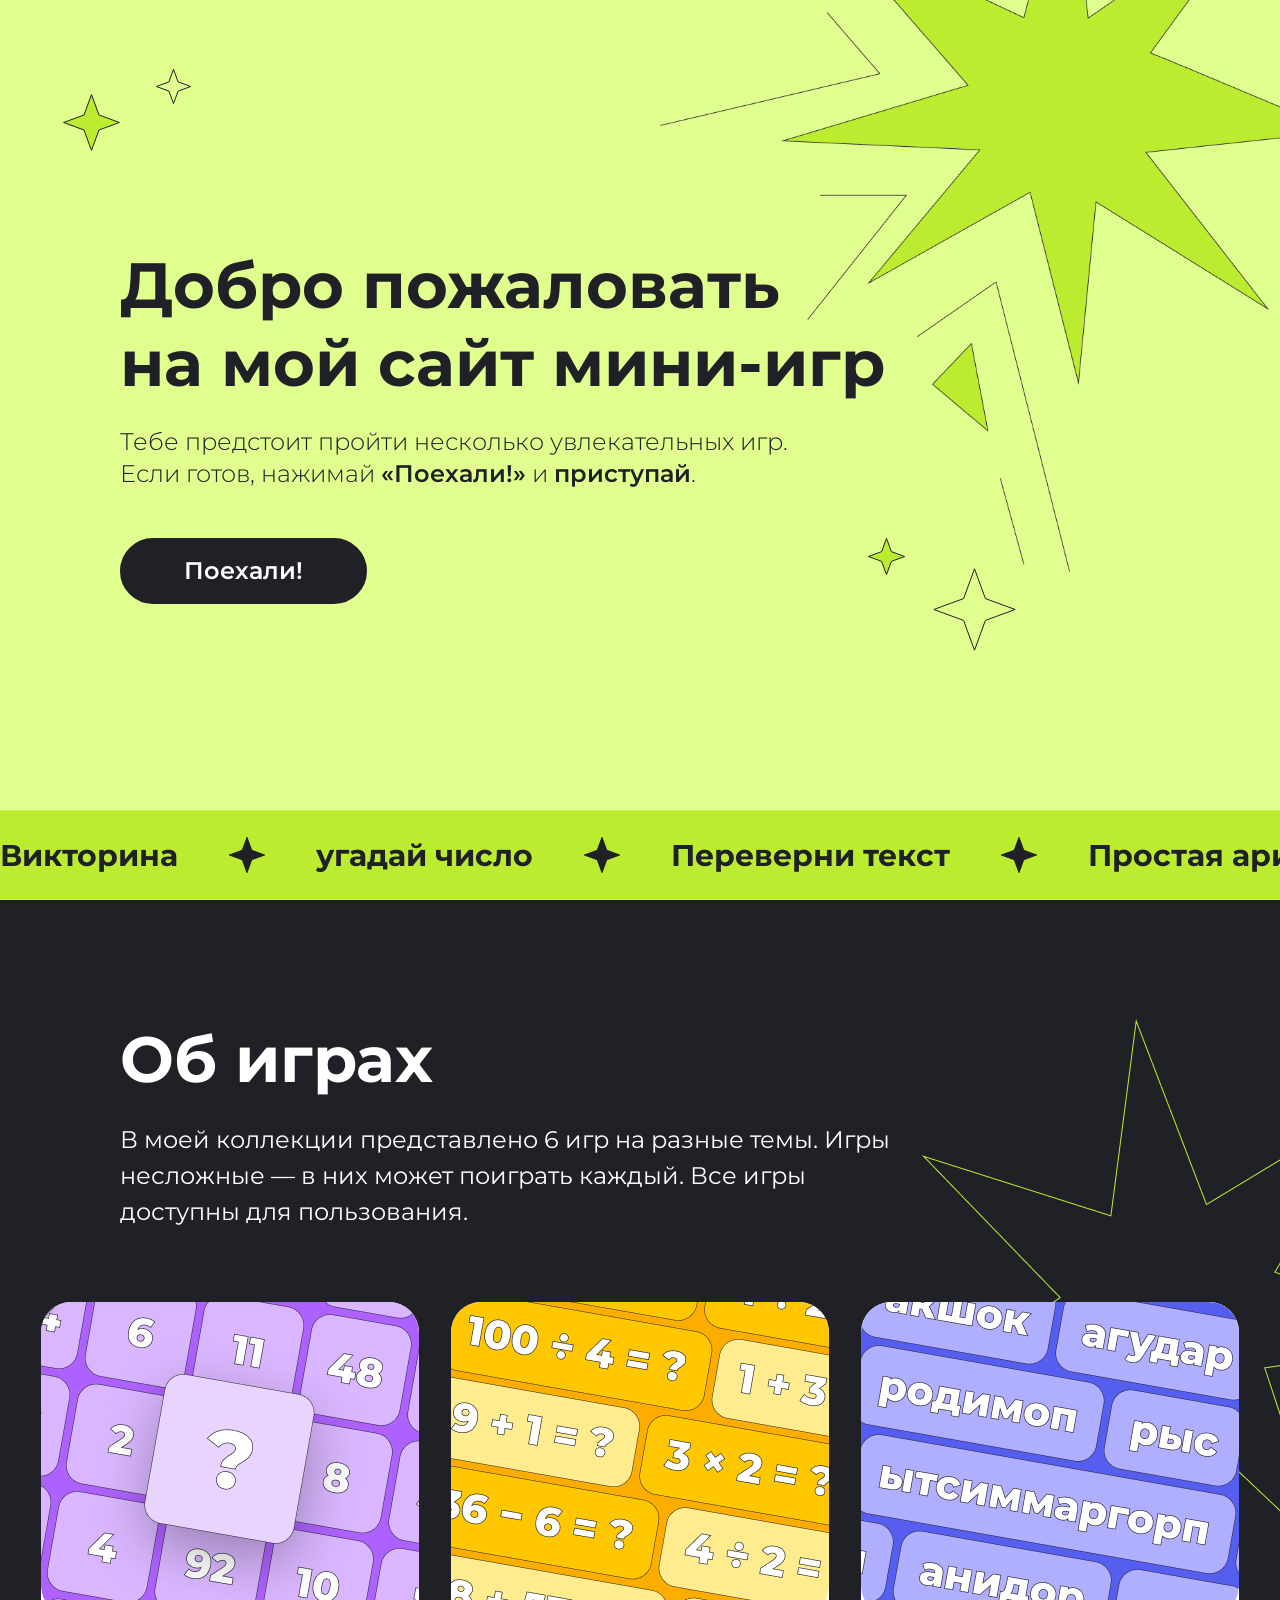
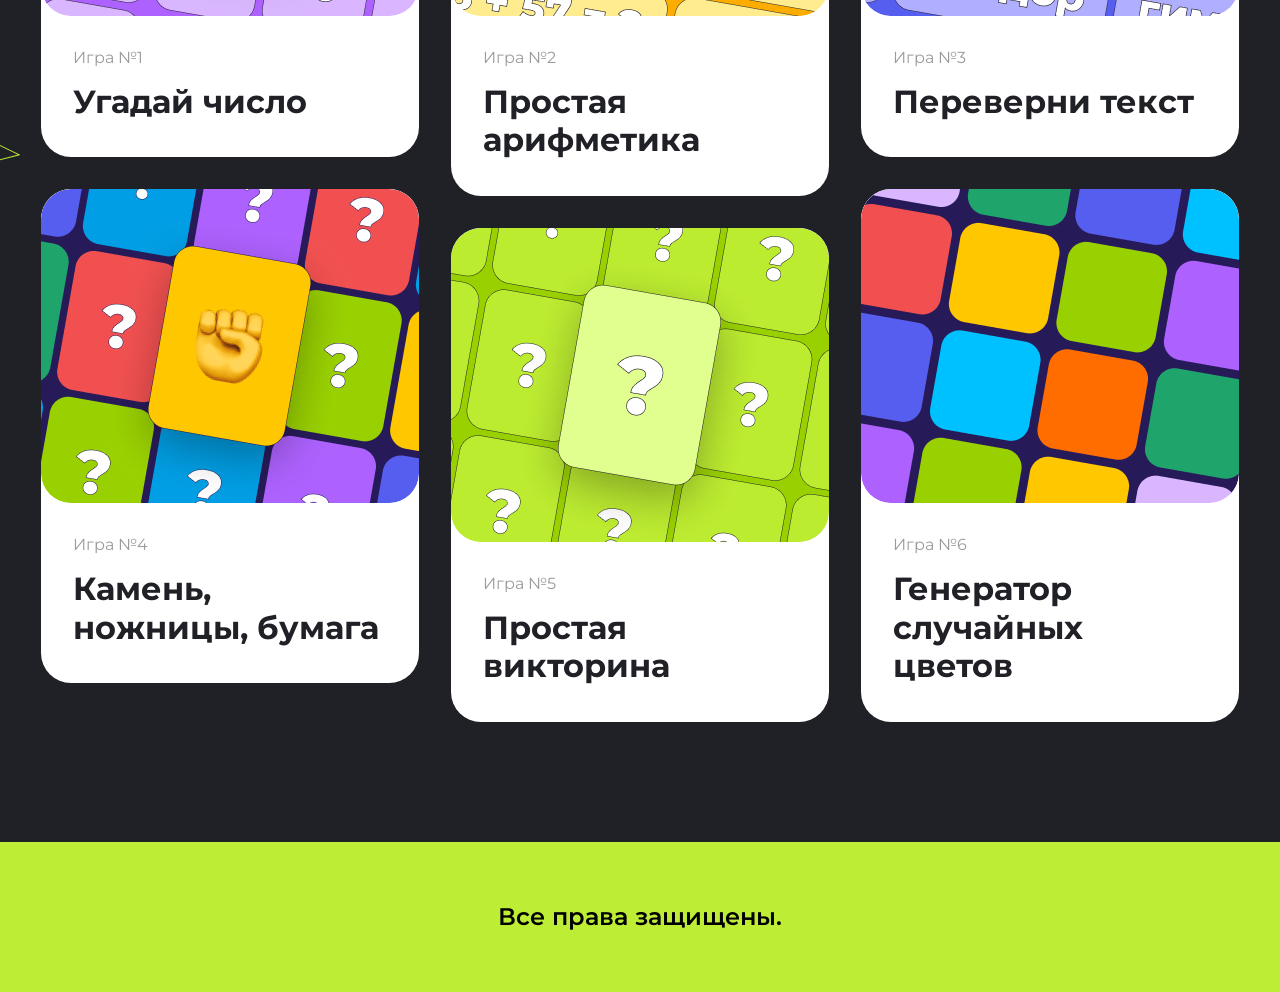
==== index.html @ 193b5ebb "hw-2: mobile layout (welcome + mini-games), ticker strip, decorations; JS tasks in hw-2.js" ====
<!DOCTYPE html>
<html lang="ru">
<head>
  <meta charset="UTF-8">
  <meta name="viewport" content="width=device-width, initial-scale=1.0">
  <title>Сайт с мини-играми</title>
  <link rel="preconnect" href="https://fonts.googleapis.com">
  <link rel="preconnect" href="https://fonts.gstatic.com" crossorigin>
  <link href="https://fonts.googleapis.com/css2?family=Montserrat:wght@300;400;600;700&display=swap" rel="stylesheet">
  <link rel="stylesheet" href="style.css">
</head>
<body>

  <!-- Block 1: Welcome -->
  <section class="welcome">
    <!-- decorations -->
    <img src="img/deco-starburst.png" alt="" class="welcome__deco welcome__deco--starburst" aria-hidden="true">
    <img src="img/deco-starburst-mobile.png" alt="" class="welcome__deco welcome__deco--starburst-mobile" aria-hidden="true">
    <img src="img/star-lime.svg" alt="" class="welcome__deco welcome__deco--star-1" aria-hidden="true">
    <img src="img/star-outline.svg" alt="" class="welcome__deco welcome__deco--star-2" aria-hidden="true">
    <img src="img/star-lime.svg" alt="" class="welcome__deco welcome__deco--star-3" aria-hidden="true">
    <img src="img/star-outline.svg" alt="" class="welcome__deco welcome__deco--star-4" aria-hidden="true">

    <div class="welcome__content">
      <div class="welcome__text">
        <h1 class="welcome__title">Добро пожаловать<br>на мой сайт мини-игр</h1>
        <p class="welcome__subtitle">Тебе предстоит пройти несколько увлекательных игр. <br class="welcome__br">Если готов, нажимай <span class="welcome__subtitle--semibold">«Поехали!»</span> и <span class="welcome__subtitle--semibold">приступай</span>.</p>
      </div>
      <!-- desktop: scrolls to "Об играх"; mobile: scrolls to "Мини-игры" -->
      <a href="#about" class="welcome__btn welcome__btn--desktop">Поехали!</a>
      <a href="#games" class="welcome__btn welcome__btn--mobile">Поехали!</a>
    </div>

    <!-- Animated ticker strip -->
    <div class="ticker" aria-hidden="true">
      <div class="ticker__track">
        <div class="ticker__group">
          <span class="ticker__item">Викторина</span>
          <img src="img/star-dark.svg" alt="" class="ticker__star">
          <span class="ticker__item">угадай число</span>
          <img src="img/star-dark.svg" alt="" class="ticker__star">
          <span class="ticker__item">Переверни текст</span>
          <img src="img/star-dark.svg" alt="" class="ticker__star">
          <span class="ticker__item">Простая арифметика</span>
          <img src="img/star-dark.svg" alt="" class="ticker__star">
          <span class="ticker__item">Камень, ножницы, бумага</span>
          <img src="img/star-dark.svg" alt="" class="ticker__star">
          <span class="ticker__item">Генератор случайных цветов</span>
          <img src="img/star-dark.svg" alt="" class="ticker__star">
        </div>
        <div class="ticker__group" aria-hidden="true">
          <span class="ticker__item">Викторина</span>
          <img src="img/star-dark.svg" alt="" class="ticker__star">
          <span class="ticker__item">угадай число</span>
          <img src="img/star-dark.svg" alt="" class="ticker__star">
          <span class="ticker__item">Переверни текст</span>
          <img src="img/star-dark.svg" alt="" class="ticker__star">
          <span class="ticker__item">Простая арифметика</span>
          <img src="img/star-dark.svg" alt="" class="ticker__star">
          <span class="ticker__item">Камень, ножницы, бумага</span>
          <img src="img/star-dark.svg" alt="" class="ticker__star">
          <span class="ticker__item">Генератор случайных цветов</span>
          <img src="img/star-dark.svg" alt="" class="ticker__star">
        </div>
      </div>
    </div>
  </section>

  <!-- Block 2: About games (hidden on mobile) -->
  <section class="about" id="about">
    <img src="img/deco-star-outline.png" alt="" class="about__deco about__deco--big" aria-hidden="true">
    <img src="img/star-outline-lime.svg" alt="" class="about__deco about__deco--small-1" aria-hidden="true">
    <img src="img/star-outline-lime.svg" alt="" class="about__deco about__deco--small-2" aria-hidden="true">

    <div class="about__inner">
      <div class="about__header">
        <h2 class="about__title">Об играх</h2>
        <p class="about__desc">В моей коллекции представлено 6 игр на разные темы. Игры несложные — в них может поиграть каждый. Все игры доступны для пользования.</p>
      </div>

      <div class="about__grid">

        <!-- Column 1 -->
        <div class="about__col">
          <a href="#game-1" class="game-card">
            <img src="img/game1.png" alt="Угадай число" class="game-card__cover">
            <div class="game-card__body">
              <span class="game-card__num">Игра №1</span>
              <h3 class="game-card__name">Угадай число</h3>
            </div>
          </a>
          <a href="#game-4" class="game-card">
            <img src="img/game4.png" alt="Камень, ножницы, бумага" class="game-card__cover">
            <div class="game-card__body">
              <span class="game-card__num">Игра №4</span>
              <h3 class="game-card__name">Камень, ножницы, бумага</h3>
            </div>
          </a>
        </div>

        <!-- Column 2 -->
        <div class="about__col">
          <a href="#game-2" class="game-card">
            <img src="img/game2.png" alt="Простая арифметика" class="game-card__cover">
            <div class="game-card__body">
              <span class="game-card__num">Игра №2</span>
              <h3 class="game-card__name">Простая арифметика</h3>
            </div>
          </a>
          <a href="#game-5" class="game-card">
            <img src="img/game5.png" alt="Простая викторина" class="game-card__cover">
            <div class="game-card__body">
              <span class="game-card__num">Игра №5</span>
              <h3 class="game-card__name">Простая викторина</h3>
            </div>
          </a>
        </div>

        <!-- Column 3 -->
        <div class="about__col">
          <a href="#game-3" class="game-card">
            <img src="img/game3.png" alt="Переверни текст" class="game-card__cover">
            <div class="game-card__body">
              <span class="game-card__num">Игра №3</span>
              <h3 class="game-card__name">Переверни текст</h3>
            </div>
          </a>
          <a href="#game-6" class="game-card">
            <img src="img/game6.png" alt="Генератор случайных цветов" class="game-card__cover">
            <div class="game-card__body">
              <span class="game-card__num">Игра №6</span>
              <h3 class="game-card__name">Генератор случайных цветов</h3>
            </div>
          </a>
        </div>

      </div>
    </div>
  </section>

  <!-- Block 3: Mini-games (mobile version only) -->
  <section class="games" id="games">
    <h2 class="games__title">Мини-игры</h2>
    <ul class="games__list">
        <li class="mini-card" id="game-1">
          <img src="img/mini-game1.png" alt="Угадай число" class="mini-card__cover" width="343" height="285">
          <div class="mini-card__body">
            <div class="mini-card__info">
              <h3 class="mini-card__title">Угадай число</h3>
              <p class="mini-card__text">Попробуй угадать случайное<br>число от 1 до 100.</p>
            </div>
            <a href="#game-1" class="mini-card__btn">Играть!</a>
          </div>
        </li>
        <li class="mini-card" id="game-2">
          <img src="img/mini-game2.png" alt="Простая арифметика" class="mini-card__cover" width="343" height="285">
          <div class="mini-card__body">
            <div class="mini-card__info">
              <h3 class="mini-card__title">Простая<br>арифметика</h3>
              <p class="mini-card__text">Попробуй решить простые<br>арифметические задачи.</p>
            </div>
            <a href="#game-2" class="mini-card__btn">Играть!</a>
          </div>
        </li>
        <li class="mini-card" id="game-3">
          <img src="img/mini-game3.png" alt="Переверни текст" class="mini-card__cover" width="343" height="285">
          <div class="mini-card__body">
            <div class="mini-card__info">
              <h3 class="mini-card__title">Переверни текст</h3>
              <p class="mini-card__text">Попробуй ввести текст, который<br>будет перевернут.</p>
            </div>
            <a href="#game-3" class="mini-card__btn">Играть!</a>
          </div>
        </li>
        <li class="mini-card" id="game-4">
          <img src="img/mini-game4.png" alt="Камень, ножницы, бумага" class="mini-card__cover" width="343" height="285">
          <div class="mini-card__body">
            <div class="mini-card__info">
              <h3 class="mini-card__title">Камень,<br>ножницы,<br>бумага</h3>
              <p class="mini-card__text">Сыграй в популярную игру против компьютера.</p>
            </div>
            <a href="#game-4" class="mini-card__btn">Играть!</a>
          </div>
        </li>
        <li class="mini-card" id="game-5">
          <img src="img/mini-game5.png" alt="Простая викторина" class="mini-card__cover" width="343" height="285">
          <div class="mini-card__body">
            <div class="mini-card__info">
              <h3 class="mini-card__title">Простая<br>викторина</h3>
              <p class="mini-card__text">Отвечай на вопросы викторины<br>с вариантами ответов.</p>
            </div>
            <a href="#game-5" class="mini-card__btn">Играть!</a>
          </div>
        </li>
        <li class="mini-card" id="game-6">
          <img src="img/mini-game6.png" alt="Генератор случайных цветов" class="mini-card__cover" width="343" height="285">
          <div class="mini-card__body">
            <div class="mini-card__info">
              <h3 class="mini-card__title">Генератор<br>случайных<br>цветов</h3>
              <p class="mini-card__text">Игра, в которой при клике<br>на кнопку фон страницы меняется на случайный.</p>
            </div>
            <a href="#game-6" class="mini-card__btn">Играть!</a>
          </div>
        </li>
    </ul>
  </section>

  <footer class="footer">
    <p class="footer__text">Все права защищены.</p>
  </footer>

</body>
</html>
---- style.css ----
/* === Reset & Base === */
*, *::before, *::after {
  box-sizing: border-box;
  margin: 0;
  padding: 0;
}

html {
  scroll-behavior: smooth;
}

body {
  font-family: 'Montserrat', sans-serif;
  background-color: #202027;
  color: #202027;
}

a {
  text-decoration: none;
  color: inherit;
}

ul {
  list-style: none;
}

/* === Welcome block === */
.welcome {
  position: relative;
  min-height: 100vh;
  background-color: #E1FF8F;
  display: flex;
  align-items: center;
  padding: 120px 120px 170px;
  overflow: hidden;
}

.welcome__content {
  position: relative;
  z-index: 1;
  display: flex;
  flex-direction: column;
  align-items: flex-start;
  gap: 48px;
  max-width: 769px;
}

.welcome__text {
  display: flex;
  flex-direction: column;
  gap: 24px;
}

.welcome__title {
  font-size: 64px;
  font-weight: 700;
  line-height: 1.22;
  color: #202027;
}

.welcome__subtitle {
  font-size: 24px;
  font-weight: 300;
  line-height: 1.33;
  color: #202027;
}

.welcome__subtitle--semibold {
  font-weight: 600;
}

.welcome__btn {
  display: inline-flex;
  align-items: center;
  justify-content: center;
  width: 247px;
  height: 66px;
  padding: 16px 28px;
  background-color: #202027;
  color: #ffffff;
  font-family: 'Montserrat', sans-serif;
  font-size: 24px;
  font-weight: 600;
  border-radius: 60px;
  border: 2px solid #202027;
  transition: background-color 0.2s, color 0.2s;
  cursor: pointer;
}

/* The mobile button is hidden on desktop */
.welcome__btn--mobile {
  display: none;
}

/* === Decorative elements (welcome) === */
.welcome__deco {
  position: absolute;
  pointer-events: none;
  user-select: none;
}

/* Big spiky starburst + outline lightning lines: top-right, partially overflows */
.welcome__deco--starburst {
  width: 680px;
  top: -160px;
  right: -60px;
}

/* The mobile starburst is hidden on desktop */
.welcome__deco--starburst-mobile {
  display: none;
}

/* Small 4-point stars (positions follow the 1440px Figma layout) */
.welcome__deco--star-1 {
  width: 57px;
  top: 94px;
  left: 63px;
}

.welcome__deco--star-2 {
  width: 35px;
  top: 69px;
  left: 156px;
}

.welcome__deco--star-3 {
  width: 37px;
  top: 538px;
  left: calc(50% + 228px);
}

.welcome__deco--star-4 {
  width: 83px;
  top: 568px;
  left: calc(50% + 293px);
}

/* === Ticker strip === */
.ticker {
  position: absolute;
  z-index: 2;
  left: 0;
  right: 0;
  bottom: 0;
  height: 90px;
  background-color: #BCEC30;
  border-top: 1px solid rgba(255, 255, 255, 0.2);
  border-bottom: 1px solid rgba(255, 255, 255, 0.2);
  overflow: hidden;
}

.ticker__track {
  display: flex;
  width: max-content;
  height: 100%;
  align-items: center;
  animation: ticker-scroll 30s linear infinite;
}

.ticker__group {
  display: flex;
  flex-shrink: 0;
  align-items: center;
  gap: 51px;
  padding-right: 51px;
}

.ticker__item {
  font-size: 30px;
  font-weight: 700;
  line-height: 33px;
  white-space: nowrap;
  color: #202027;
}

.ticker__star {
  width: 36px;
  height: 36px;
  flex-shrink: 0;
}

@keyframes ticker-scroll {
  from {
    transform: translateX(0);
  }

  to {
    transform: translateX(-50%);
  }
}

/* === About block === */
.about {
  position: relative;
  padding: 120px;
  overflow: hidden;
}

.about__inner {
  position: relative;
  z-index: 1;
  max-width: 1200px;
  margin: 0 auto;
  display: flex;
  flex-direction: column;
  gap: 72px;
}

.about__header {
  display: flex;
  flex-direction: column;
  gap: 24px;
}

.about__title {
  font-size: 64px;
  font-weight: 700;
  color: #ffffff;
}

.about__desc {
  font-size: 24px;
  font-weight: 400;
  color: #ffffff;
  max-width: 788px;
  line-height: 1.5;
}

.about__grid {
  display: grid;
  grid-template-columns: repeat(3, 378px);
  gap: 32px;
  justify-content: center;
}

.about__col {
  display: flex;
  flex-direction: column;
  gap: 32px;
}

/* Decorative elements (about) */
.about__deco {
  position: absolute;
  pointer-events: none;
  user-select: none;
}

.about__deco--big {
  width: 567px;
  top: 119px;
  left: calc(50% + 255px);
}

.about__deco--small-1 {
  width: 34px;
  top: 770px;
  left: calc(50% - 695px);
  transform: rotate(5.4deg);
}

.about__deco--small-2 {
  width: 60px;
  top: 822px;
  left: calc(50% - 680px);
  transform: rotate(5.4deg);
}

/* === Game card (About block) === */
.game-card {
  display: flex;
  flex-direction: column;
  background-color: #ffffff;
  border-radius: 30px;
  overflow: hidden;
  transition: transform 0.25s ease;
}

.game-card:hover {
  transform: scale(1.05);
  z-index: 1;
  position: relative;
}

.game-card__cover {
  width: 100%;
  height: 314px;
  object-fit: cover;
  border-radius: 30px;
  display: block;
}

.game-card__body {
  padding: 32px 32px 36px;
  display: flex;
  flex-direction: column;
  gap: 16px;
}

.game-card__num {
  font-size: 16px;
  font-weight: 400;
  color: #9b9b9b;
}

.game-card__name {
  font-size: 32px;
  font-weight: 700;
  color: #202027;
  line-height: 1.2;
}

/* === Mini-games block (mobile version only) === */
.games {
  display: none;
}

/* === Footer === */
.footer {
  display: flex;
  align-items: center;
  justify-content: center;
  height: 150px;
  background-color: #BDED35;
}

.footer__text {
  font-size: 24px;
  font-weight: 600;
  color: #000000;
}

/* Hover effects exist only on larger screens */
@media (min-width: 768px) {
  .welcome__btn:hover {
    background-color: transparent;
    color: #202027;
  }
}

/* === Tablet (free-form) === */
@media (max-width: 1199px) and (min-width: 768px) {
  .welcome {
    padding: 80px 60px 170px;
  }

  .welcome__title {
    font-size: 48px;
  }

  .about {
    padding: 80px 40px;
  }

  .about__grid {
    grid-template-columns: repeat(3, minmax(0, 1fr));
  }

  .about__title {
    font-size: 48px;
  }

  .game-card__name {
    font-size: 24px;
  }
}

/* === Mobile (375px layout) === */
@media (max-width: 767px) {
  /* Welcome */
  .welcome {
    display: block;
    min-height: 700px;
    padding: 147px 18px 0;
  }

  .welcome__content {
    align-items: center;
    gap: 36px;
    max-width: none;
    text-align: center;
  }

  .welcome__text {
    max-width: 296px;
  }

  .welcome__title {
    font-size: 40px;
    line-height: 1.22;
  }

  .welcome__subtitle {
    font-size: 16px;
    font-weight: 400;
    line-height: 1.22;
  }

  .welcome__br {
    display: none;
  }

  .welcome__btn {
    width: 285px;
    max-width: 100%;
    height: 55px;
    font-size: 16px;
  }

  .welcome__btn--desktop {
    display: none;
  }

  .welcome__btn--mobile {
    display: inline-flex;
  }

  /* Welcome decorations */
  .welcome__deco--starburst {
    display: none;
  }

  .welcome__deco--starburst-mobile {
    display: block;
    width: 302px;
    top: -104px;
    right: -115px;
  }

  .welcome__deco--star-1 {
    width: 35px;
    top: 97px;
    left: 38px;
  }

  .welcome__deco--star-2 {
    width: 21px;
    top: 64px;
    left: 92px;
  }

  .welcome__deco--star-3 {
    width: 18px;
    top: 557px;
    left: auto;
    right: 84px;
  }

  .welcome__deco--star-4 {
    width: 39px;
    top: 580px;
    left: auto;
    right: 32px;
  }

  /* Ticker strip */
  .ticker {
    height: 51px;
  }

  .ticker__group {
    gap: 27px;
    padding-right: 27px;
  }

  .ticker__item {
    font-size: 16px;
    line-height: 17.6px;
  }

  .ticker__star {
    width: 19px;
    height: 19px;
  }

  /* "About" block is hidden on mobile */
  .about {
    display: none;
  }

  /* Mini-games block */
  .games {
    display: block;
    padding: 48px 16px 10px;
  }

  .games__title {
    margin-bottom: 48px;
    font-size: 40px;
    font-weight: 700;
    line-height: 1.22;
    color: #ffffff;
  }

  .games__list {
    display: flex;
    flex-direction: column;
    gap: 24px;
  }

  .mini-card {
    overflow: hidden;
    background-color: #ffffff;
    border-radius: 30px;
  }

  .mini-card__cover {
    display: block;
    width: 100%;
    height: auto;
    aspect-ratio: 343 / 285;
    border-radius: 30px;
  }

  .mini-card__body {
    display: flex;
    flex-direction: column;
    gap: 32px;
    padding: 29px 29px 33px;
  }

  .mini-card__info {
    display: flex;
    flex-direction: column;
    gap: 16px;
  }

  .mini-card__title {
    font-size: 32px;
    font-weight: 700;
    line-height: 39px;
    color: #202027;
  }

  .mini-card__text {
    font-size: 16px;
    font-weight: 400;
    line-height: 20px;
    color: #000000;
  }

  .mini-card__btn {
    display: flex;
    align-items: center;
    justify-content: center;
    height: 55px;
    padding: 16px 28px;
    background-color: #202027;
    border-radius: 60px;
    color: #ffffff;
    font-size: 16px;
    font-weight: 600;
  }

  /* Footer */
  .footer {
    height: 100px;
  }

  .footer__text {
    font-size: 16px;
  }
}
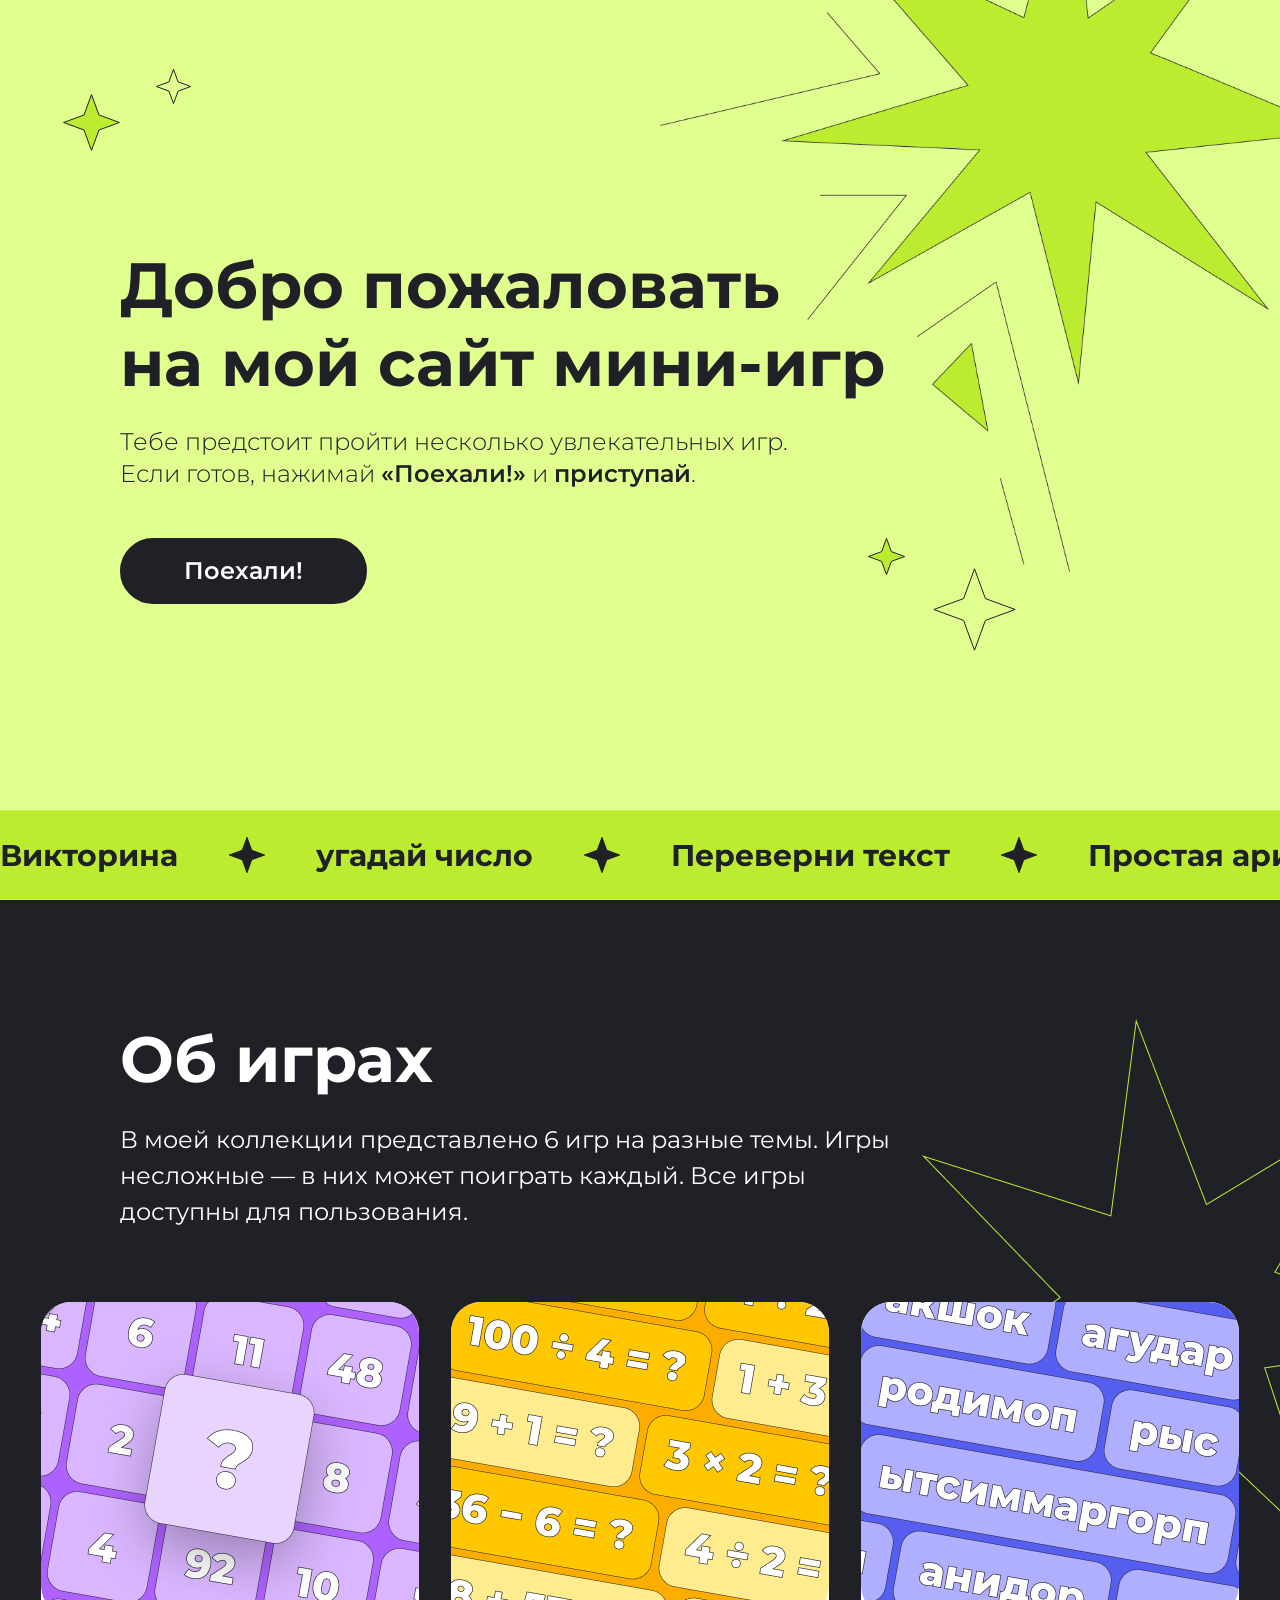
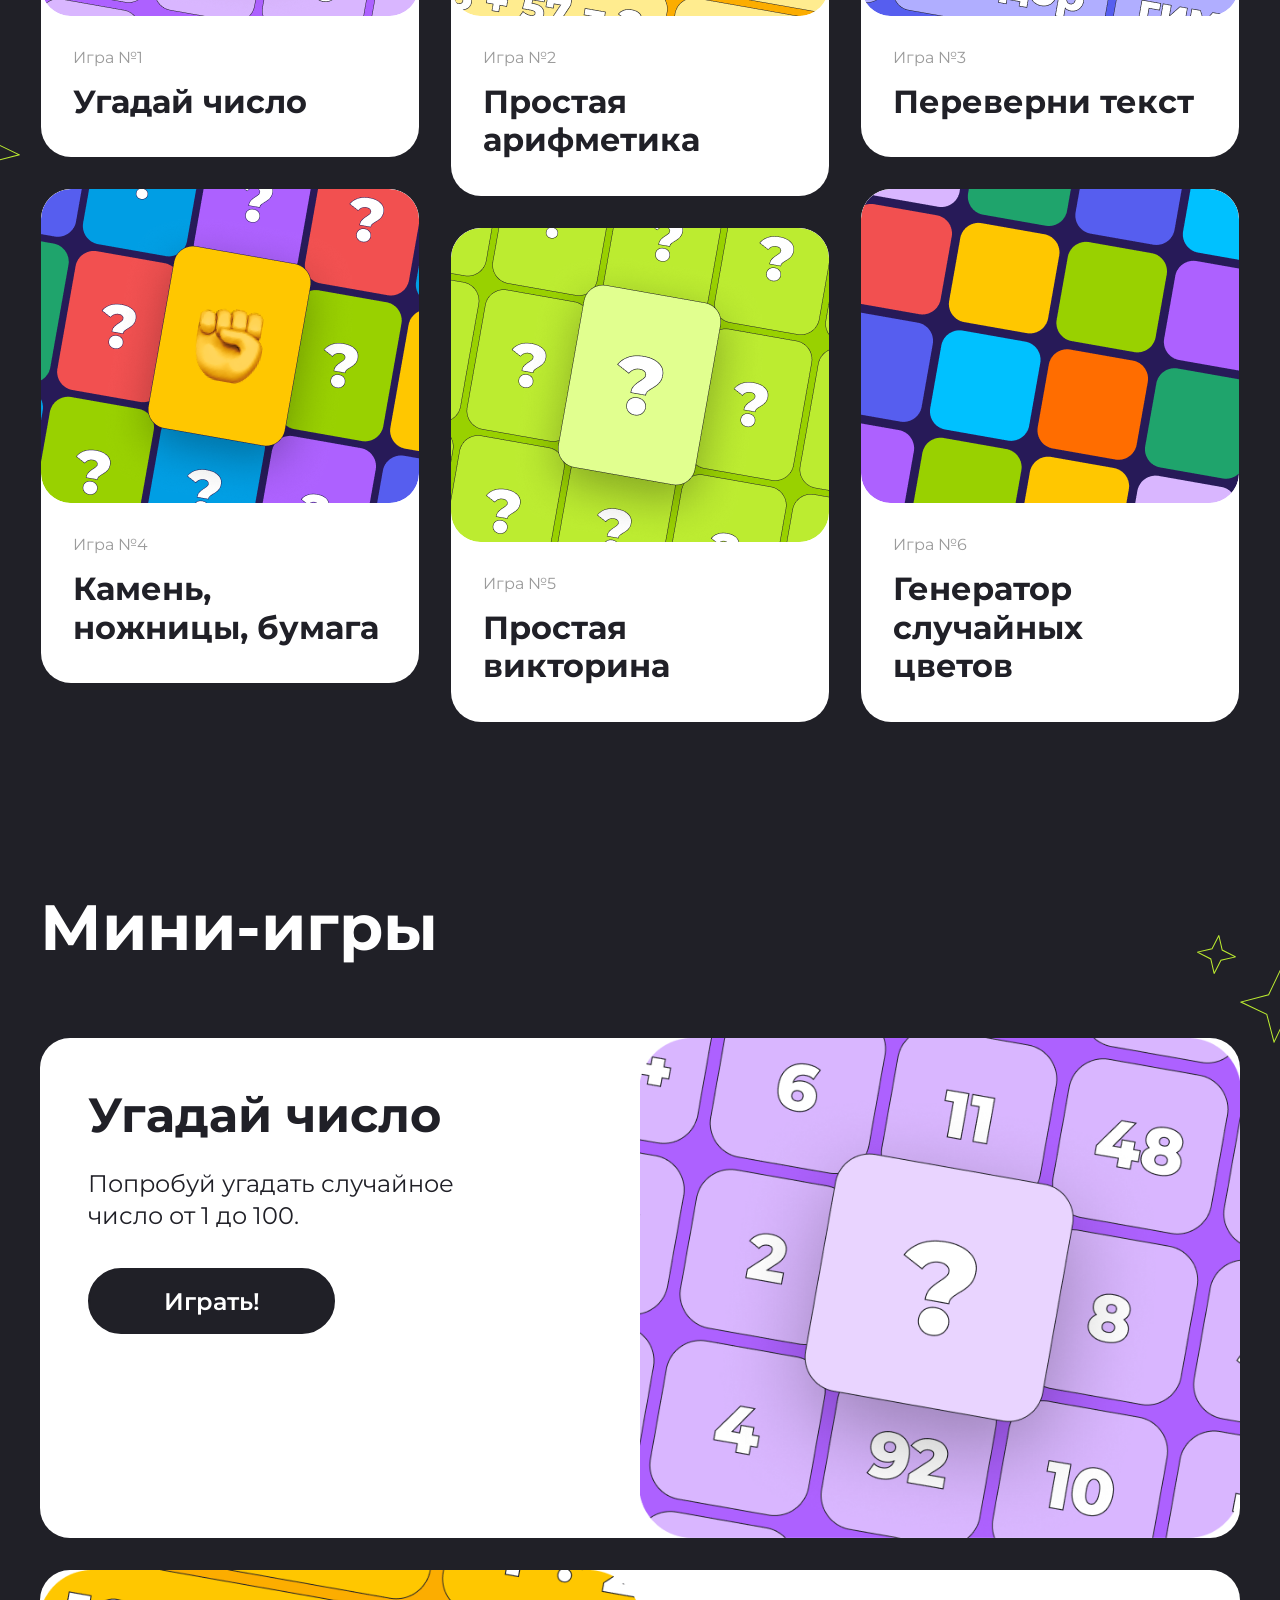
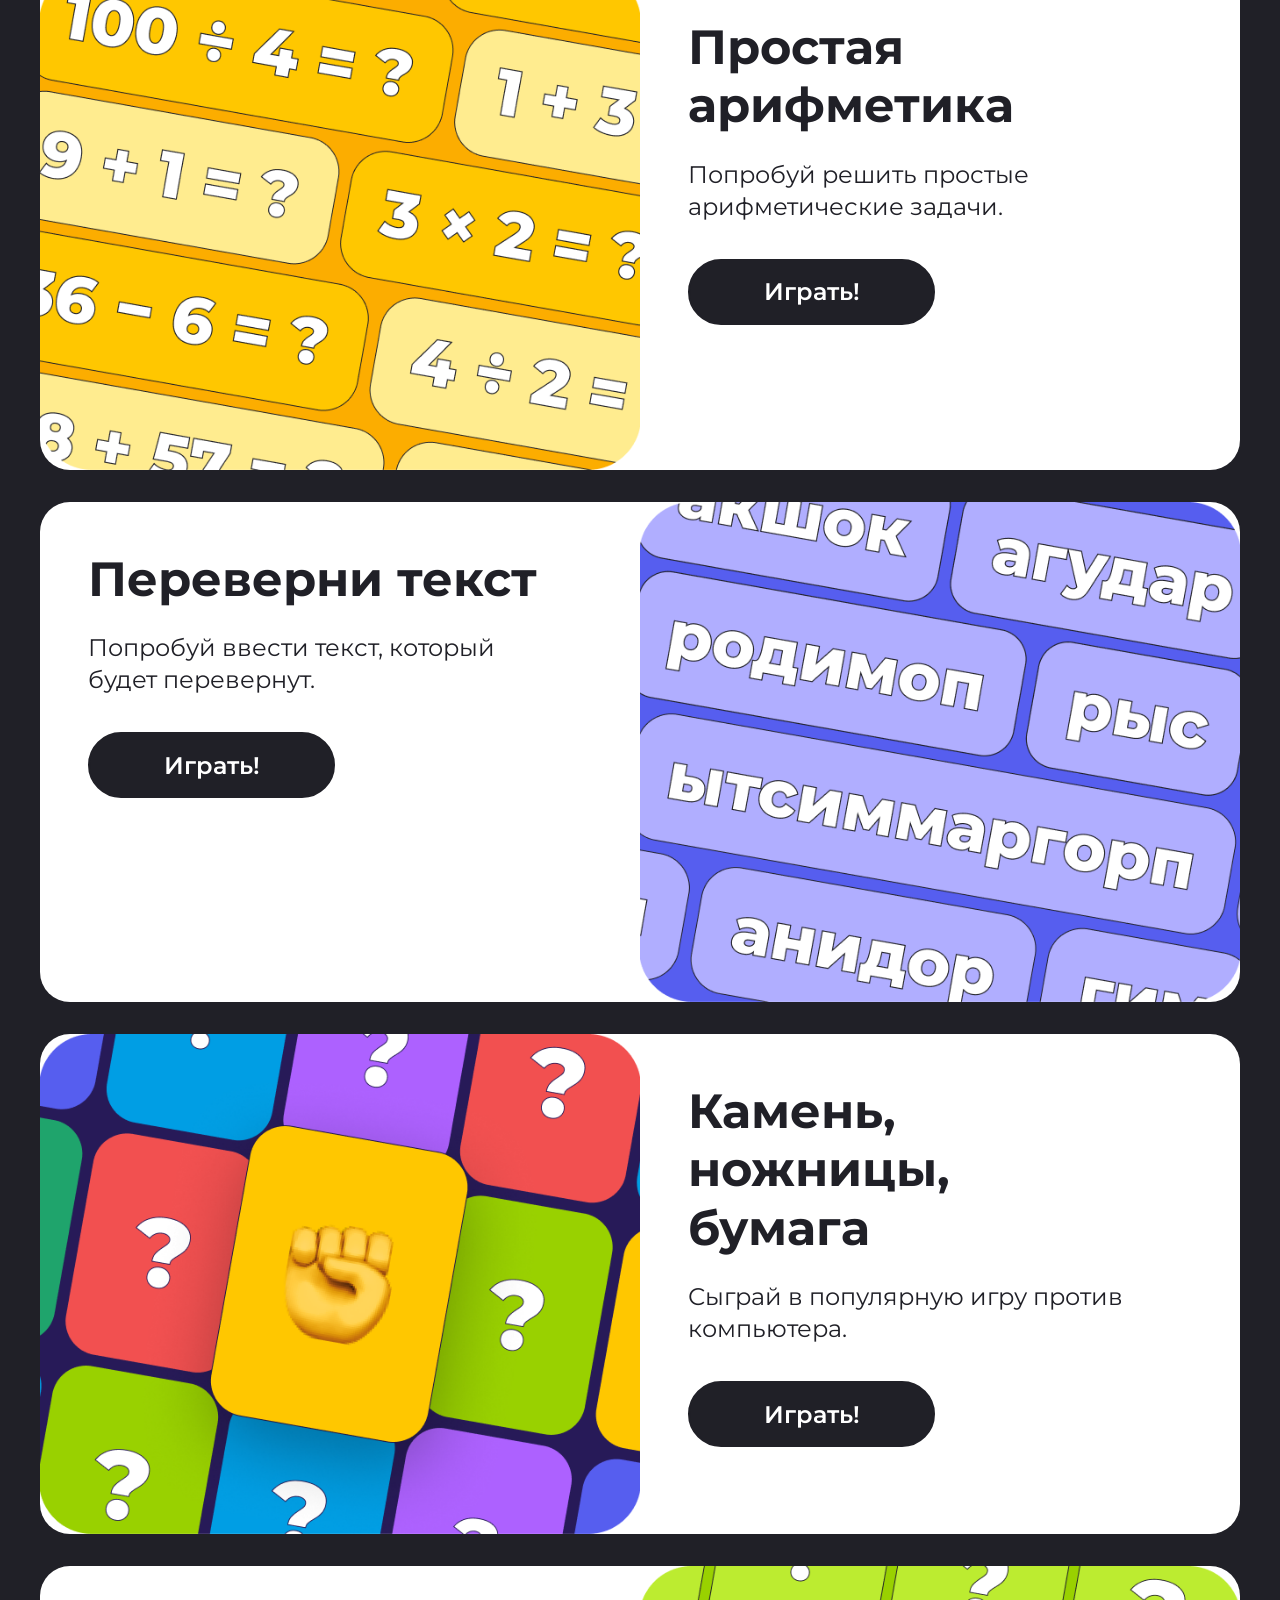
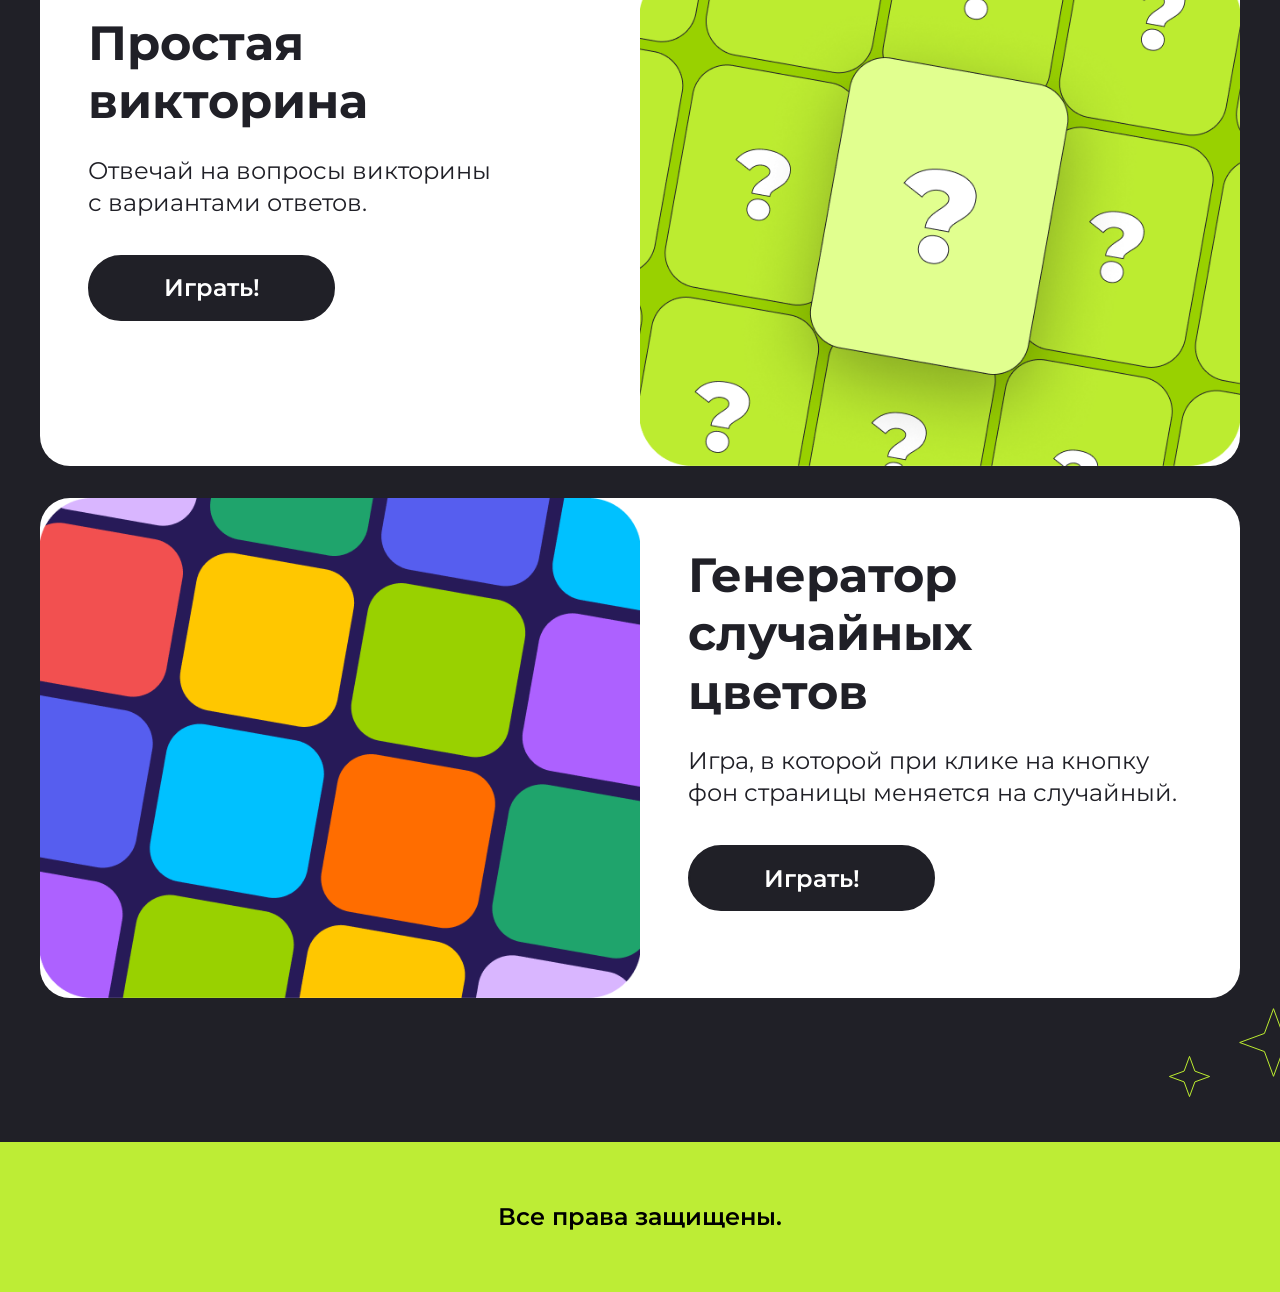
==== commit 3f73a634: "hw-3: desktop Mini-games block, shared btn block, card modifier, decorations" ====
--- a/index.html
+++ b/index.html
@@ -27,8 +27,8 @@
         <p class="welcome__subtitle">Тебе предстоит пройти несколько увлекательных игр. <br class="welcome__br">Если готов, нажимай <span class="welcome__subtitle--semibold">«Поехали!»</span> и <span class="welcome__subtitle--semibold">приступай</span>.</p>
       </div>
       <!-- desktop: scrolls to "Об играх"; mobile: scrolls to "Мини-игры" -->
-      <a href="#about" class="welcome__btn welcome__btn--desktop">Поехали!</a>
-      <a href="#games" class="welcome__btn welcome__btn--mobile">Поехали!</a>
+      <a href="#about" class="btn welcome__btn welcome__btn--desktop">Поехали!</a>
+      <a href="#games" class="btn welcome__btn welcome__btn--mobile">Поехали!</a>
     </div>
 
     <!-- Animated ticker strip -->
@@ -138,68 +138,72 @@
     </div>
   </section>
 
-  <!-- Block 3: Mini-games (mobile version only) -->
+  <!-- Block 3: Mini-games -->
   <section class="games" id="games">
+    <img src="img/star-outline-lime.svg" alt="" class="games__deco games__deco--star-1" aria-hidden="true">
+    <img src="img/star-outline-lime.svg" alt="" class="games__deco games__deco--star-2" aria-hidden="true">
+    <img src="img/star-outline-lime.svg" alt="" class="games__deco games__deco--star-3" aria-hidden="true">
+    <img src="img/star-outline-lime.svg" alt="" class="games__deco games__deco--star-4" aria-hidden="true">
     <h2 class="games__title">Мини-игры</h2>
     <ul class="games__list">
-        <li class="mini-card" id="game-1">
-          <img src="img/mini-game1.png" alt="Угадай число" class="mini-card__cover" width="343" height="285">
+        <li class="mini-card mini-card--reverse" id="game-1">
+          <img src="img/mini-game1.png" alt="Угадай число" class="mini-card__cover" width="600" height="500">
           <div class="mini-card__body">
             <div class="mini-card__info">
               <h3 class="mini-card__title">Угадай число</h3>
               <p class="mini-card__text">Попробуй угадать случайное<br>число от 1 до 100.</p>
             </div>
-            <a href="#game-1" class="mini-card__btn">Играть!</a>
+            <a href="#game-1" class="btn mini-card__btn">Играть!</a>
           </div>
         </li>
         <li class="mini-card" id="game-2">
-          <img src="img/mini-game2.png" alt="Простая арифметика" class="mini-card__cover" width="343" height="285">
+          <img src="img/mini-game2.png" alt="Простая арифметика" class="mini-card__cover" width="600" height="500">
           <div class="mini-card__body">
             <div class="mini-card__info">
               <h3 class="mini-card__title">Простая<br>арифметика</h3>
               <p class="mini-card__text">Попробуй решить простые<br>арифметические задачи.</p>
             </div>
-            <a href="#game-2" class="mini-card__btn">Играть!</a>
-          </div>
-        </li>
-        <li class="mini-card" id="game-3">
-          <img src="img/mini-game3.png" alt="Переверни текст" class="mini-card__cover" width="343" height="285">
+            <a href="#game-2" class="btn mini-card__btn">Играть!</a>
+          </div>
+        </li>
+        <li class="mini-card mini-card--reverse" id="game-3">
+          <img src="img/mini-game3.png" alt="Переверни текст" class="mini-card__cover" width="600" height="500">
           <div class="mini-card__body">
             <div class="mini-card__info">
               <h3 class="mini-card__title">Переверни текст</h3>
               <p class="mini-card__text">Попробуй ввести текст, который<br>будет перевернут.</p>
             </div>
-            <a href="#game-3" class="mini-card__btn">Играть!</a>
+            <a href="#game-3" class="btn mini-card__btn">Играть!</a>
           </div>
         </li>
         <li class="mini-card" id="game-4">
-          <img src="img/mini-game4.png" alt="Камень, ножницы, бумага" class="mini-card__cover" width="343" height="285">
+          <img src="img/mini-game4.png" alt="Камень, ножницы, бумага" class="mini-card__cover" width="600" height="500">
           <div class="mini-card__body">
             <div class="mini-card__info">
               <h3 class="mini-card__title">Камень,<br>ножницы,<br>бумага</h3>
               <p class="mini-card__text">Сыграй в популярную игру против компьютера.</p>
             </div>
-            <a href="#game-4" class="mini-card__btn">Играть!</a>
-          </div>
-        </li>
-        <li class="mini-card" id="game-5">
-          <img src="img/mini-game5.png" alt="Простая викторина" class="mini-card__cover" width="343" height="285">
+            <a href="#game-4" class="btn mini-card__btn">Играть!</a>
+          </div>
+        </li>
+        <li class="mini-card mini-card--reverse" id="game-5">
+          <img src="img/mini-game5.png" alt="Простая викторина" class="mini-card__cover" width="600" height="500">
           <div class="mini-card__body">
             <div class="mini-card__info">
               <h3 class="mini-card__title">Простая<br>викторина</h3>
               <p class="mini-card__text">Отвечай на вопросы викторины<br>с вариантами ответов.</p>
             </div>
-            <a href="#game-5" class="mini-card__btn">Играть!</a>
+            <a href="#game-5" class="btn mini-card__btn">Играть!</a>
           </div>
         </li>
         <li class="mini-card" id="game-6">
-          <img src="img/mini-game6.png" alt="Генератор случайных цветов" class="mini-card__cover" width="343" height="285">
+          <img src="img/mini-game6.png" alt="Генератор случайных цветов" class="mini-card__cover" width="600" height="500">
           <div class="mini-card__body">
             <div class="mini-card__info">
               <h3 class="mini-card__title">Генератор<br>случайных<br>цветов</h3>
-              <p class="mini-card__text">Игра, в которой при клике<br>на кнопку фон страницы меняется на случайный.</p>
-            </div>
-            <a href="#game-6" class="mini-card__btn">Играть!</a>
+              <p class="mini-card__text">Игра, в которой при клике<br class="mini-card__br"> на кнопку фон страницы меняется на случайный.</p>
+            </div>
+            <a href="#game-6" class="btn mini-card__btn">Играть!</a>
           </div>
         </li>
     </ul>
--- a/style.css
+++ b/style.css
@@ -69,7 +69,8 @@
   font-weight: 600;
 }
 
-.welcome__btn {
+/* === Button (shared block: "Поехали!" and "Играть!") === */
+.btn {
   display: inline-flex;
   align-items: center;
   justify-content: center;
@@ -311,8 +312,119 @@
   line-height: 1.2;
 }
 
-/* === Mini-games block (mobile version only) === */
+/* === Mini-games block === */
 .games {
+  position: relative;
+  padding: 46px 40px 144px;
+  overflow: hidden;
+}
+
+.games__title {
+  max-width: 1200px;
+  margin: 0 auto 72px;
+  font-size: 64px;
+  font-weight: 700;
+  line-height: 1.22;
+  color: #ffffff;
+}
+
+.games__list {
+  display: flex;
+  flex-direction: column;
+  gap: 32px;
+  max-width: 1200px;
+  margin: 0 auto;
+}
+
+/* Decorative elements (mini-games) */
+.games__deco {
+  position: absolute;
+  pointer-events: none;
+  user-select: none;
+}
+
+.games__deco--star-1 {
+  width: 75px;
+  top: 126px;
+  left: calc(50% + 600px);
+  transform: rotate(5.4deg);
+}
+
+.games__deco--star-2 {
+  width: 39px;
+  top: 93px;
+  left: calc(50% + 557px);
+  transform: rotate(7.1deg);
+}
+
+.games__deco--star-3 {
+  width: 69px;
+  bottom: 65px;
+  left: calc(50% + 599px);
+}
+
+.games__deco--star-4 {
+  width: 41px;
+  bottom: 45px;
+  left: calc(50% + 529px);
+}
+
+/* === Mini-game card === */
+/* Cover on the left, text on the right; the --reverse modifier swaps them */
+.mini-card {
+  display: flex;
+  min-height: 500px;
+  scroll-margin-top: 32px;
+  overflow: hidden;
+  background-color: #ffffff;
+  border-radius: 30px;
+}
+
+.mini-card--reverse {
+  flex-direction: row-reverse;
+}
+
+.mini-card__cover {
+  display: block;
+  flex: 0 0 50%;
+  width: 50%;
+  height: 500px;
+  object-fit: cover;
+  border-radius: 30px;
+}
+
+.mini-card__body {
+  display: flex;
+  flex: 0 0 50%;
+  flex-direction: column;
+  align-items: flex-start;
+  gap: 36px;
+  padding: 48px;
+}
+
+.mini-card__info {
+  display: flex;
+  flex-direction: column;
+  gap: 24px;
+}
+
+.mini-card__title {
+  font-size: 48px;
+  font-weight: 700;
+  line-height: 1.22;
+  color: #202027;
+}
+
+.mini-card__text {
+  max-width: 497px;
+  font-size: 24px;
+  font-weight: 400;
+  line-height: 32px;
+  color: #202027;
+}
+
+/* Line break used only in the mobile version */
+.mini-card__br {
   display: none;
 }
 
@@ -333,7 +445,7 @@
 
 /* Hover effects exist only on larger screens */
 @media (min-width: 768px) {
-  .welcome__btn:hover {
+  .btn:hover {
     background-color: transparent;
     color: #202027;
   }
@@ -363,6 +475,36 @@
 
   .game-card__name {
     font-size: 24px;
+  }
+
+  .games__title {
+    font-size: 48px;
+  }
+
+  .games__deco {
+    display: none;
+  }
+
+  .mini-card {
+    min-height: 0;
+  }
+
+  .mini-card__cover {
+    height: auto;
+    aspect-ratio: 6 / 5;
+  }
+
+  .mini-card__body {
+    padding: 32px;
+  }
+
+  .mini-card__title {
+    font-size: 36px;
+  }
+
+  .mini-card__text {
+    font-size: 20px;
+    line-height: 28px;
   }
 }
 
@@ -401,11 +543,14 @@
     display: none;
   }
 
+  .btn {
+    height: 55px;
+    font-size: 16px;
+  }
+
   .welcome__btn {
     width: 285px;
     max-width: 100%;
-    height: 55px;
-    font-size: 16px;
   }
 
   .welcome__btn--desktop {
@@ -479,78 +624,65 @@
     display: none;
   }
 
-  /* Mini-games block */
+  /* Mini-games block: cover above the text in every card */
   .games {
-    display: block;
     padding: 48px 16px 10px;
   }
 
   .games__title {
     margin-bottom: 48px;
     font-size: 40px;
-    font-weight: 700;
-    line-height: 1.22;
-    color: #ffffff;
   }
 
   .games__list {
-    display: flex;
+    gap: 24px;
+  }
+
+  .games__deco {
+    display: none;
+  }
+
+  .mini-card,
+  .mini-card--reverse {
     flex-direction: column;
-    gap: 24px;
-  }
-
-  .mini-card {
-    overflow: hidden;
-    background-color: #ffffff;
-    border-radius: 30px;
+    min-height: 0;
   }
 
   .mini-card__cover {
-    display: block;
+    flex: none;
     width: 100%;
     height: auto;
     aspect-ratio: 343 / 285;
-    border-radius: 30px;
   }
 
   .mini-card__body {
-    display: flex;
-    flex-direction: column;
+    flex: none;
+    align-items: stretch;
     gap: 32px;
     padding: 29px 29px 33px;
   }
 
   .mini-card__info {
-    display: flex;
-    flex-direction: column;
     gap: 16px;
   }
 
   .mini-card__title {
     font-size: 32px;
-    font-weight: 700;
     line-height: 39px;
-    color: #202027;
   }
 
   .mini-card__text {
     font-size: 16px;
-    font-weight: 400;
     line-height: 20px;
     color: #000000;
   }
 
+  .mini-card__br {
+    display: inline;
+  }
+
   .mini-card__btn {
-    display: flex;
-    align-items: center;
-    justify-content: center;
-    height: 55px;
-    padding: 16px 28px;
-    background-color: #202027;
-    border-radius: 60px;
-    color: #ffffff;
-    font-size: 16px;
-    font-weight: 600;
+    width: 100%;
   }
 
   /* Footer */
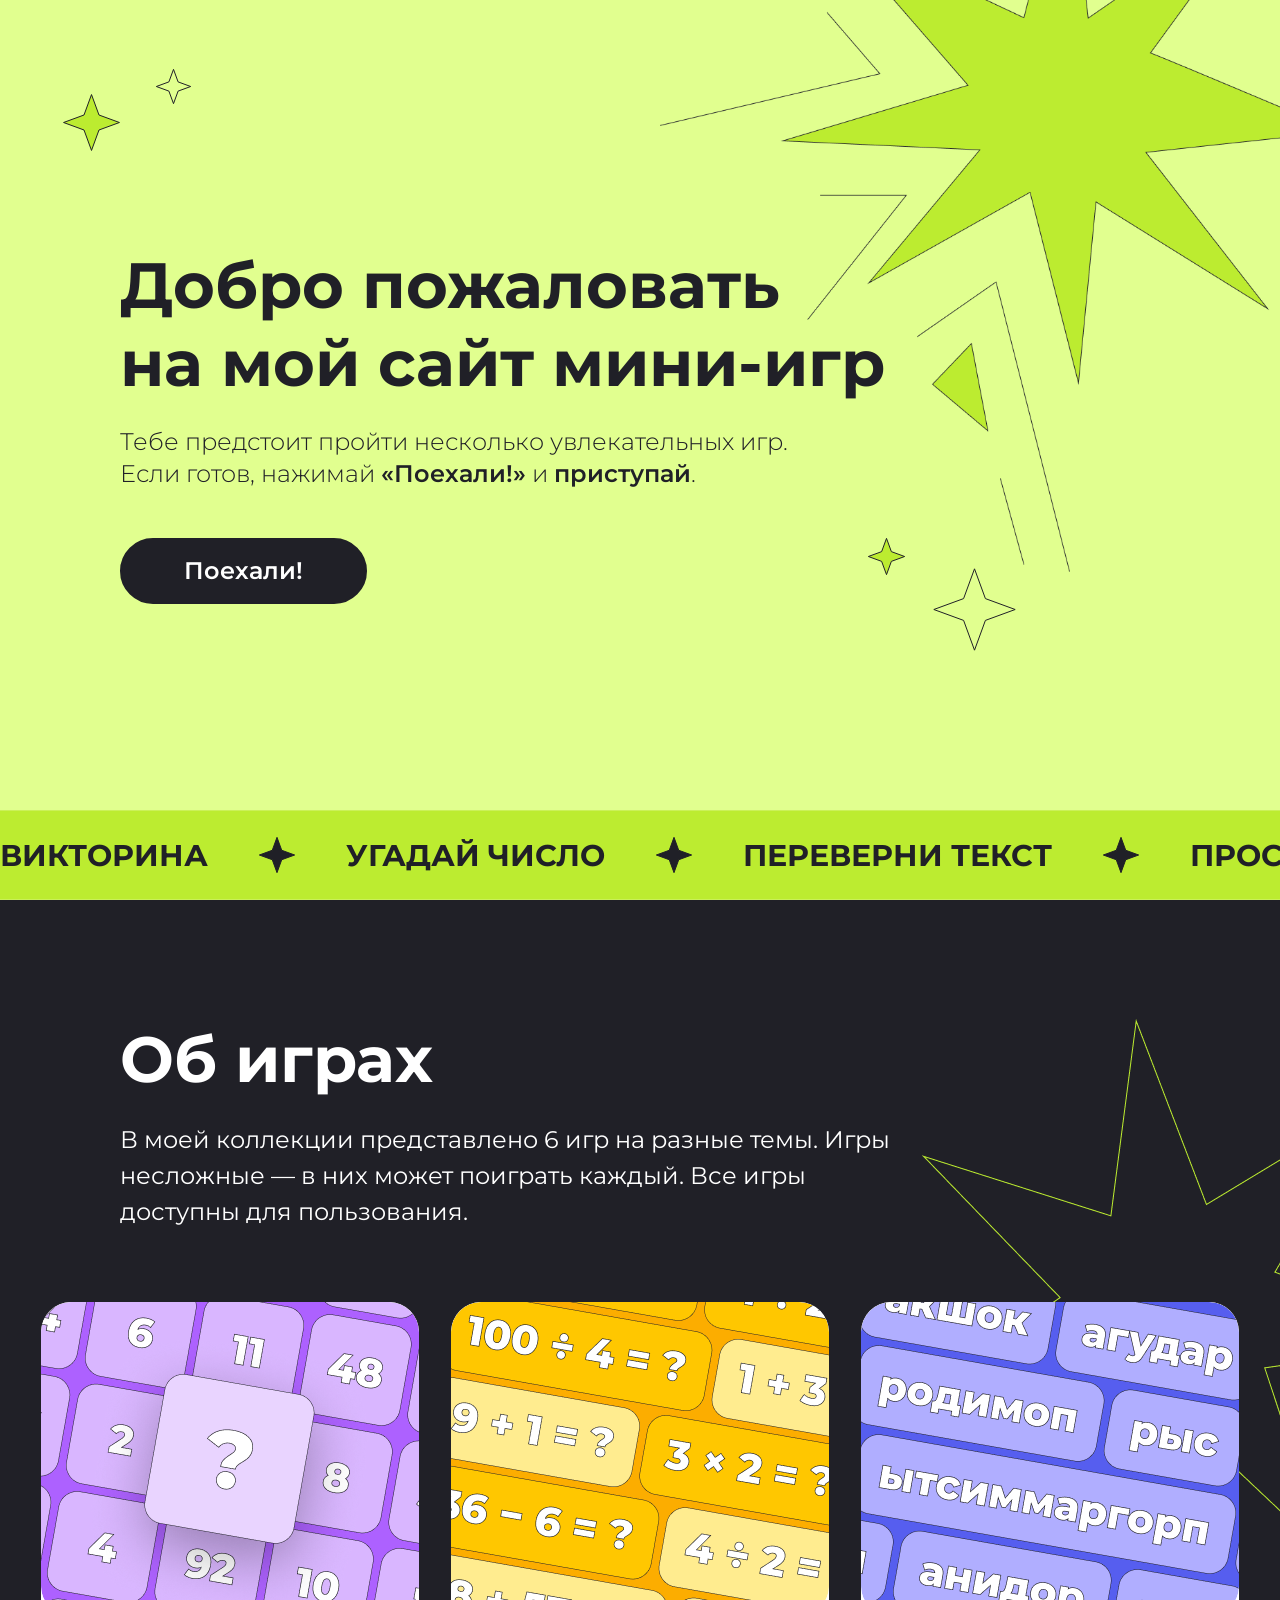
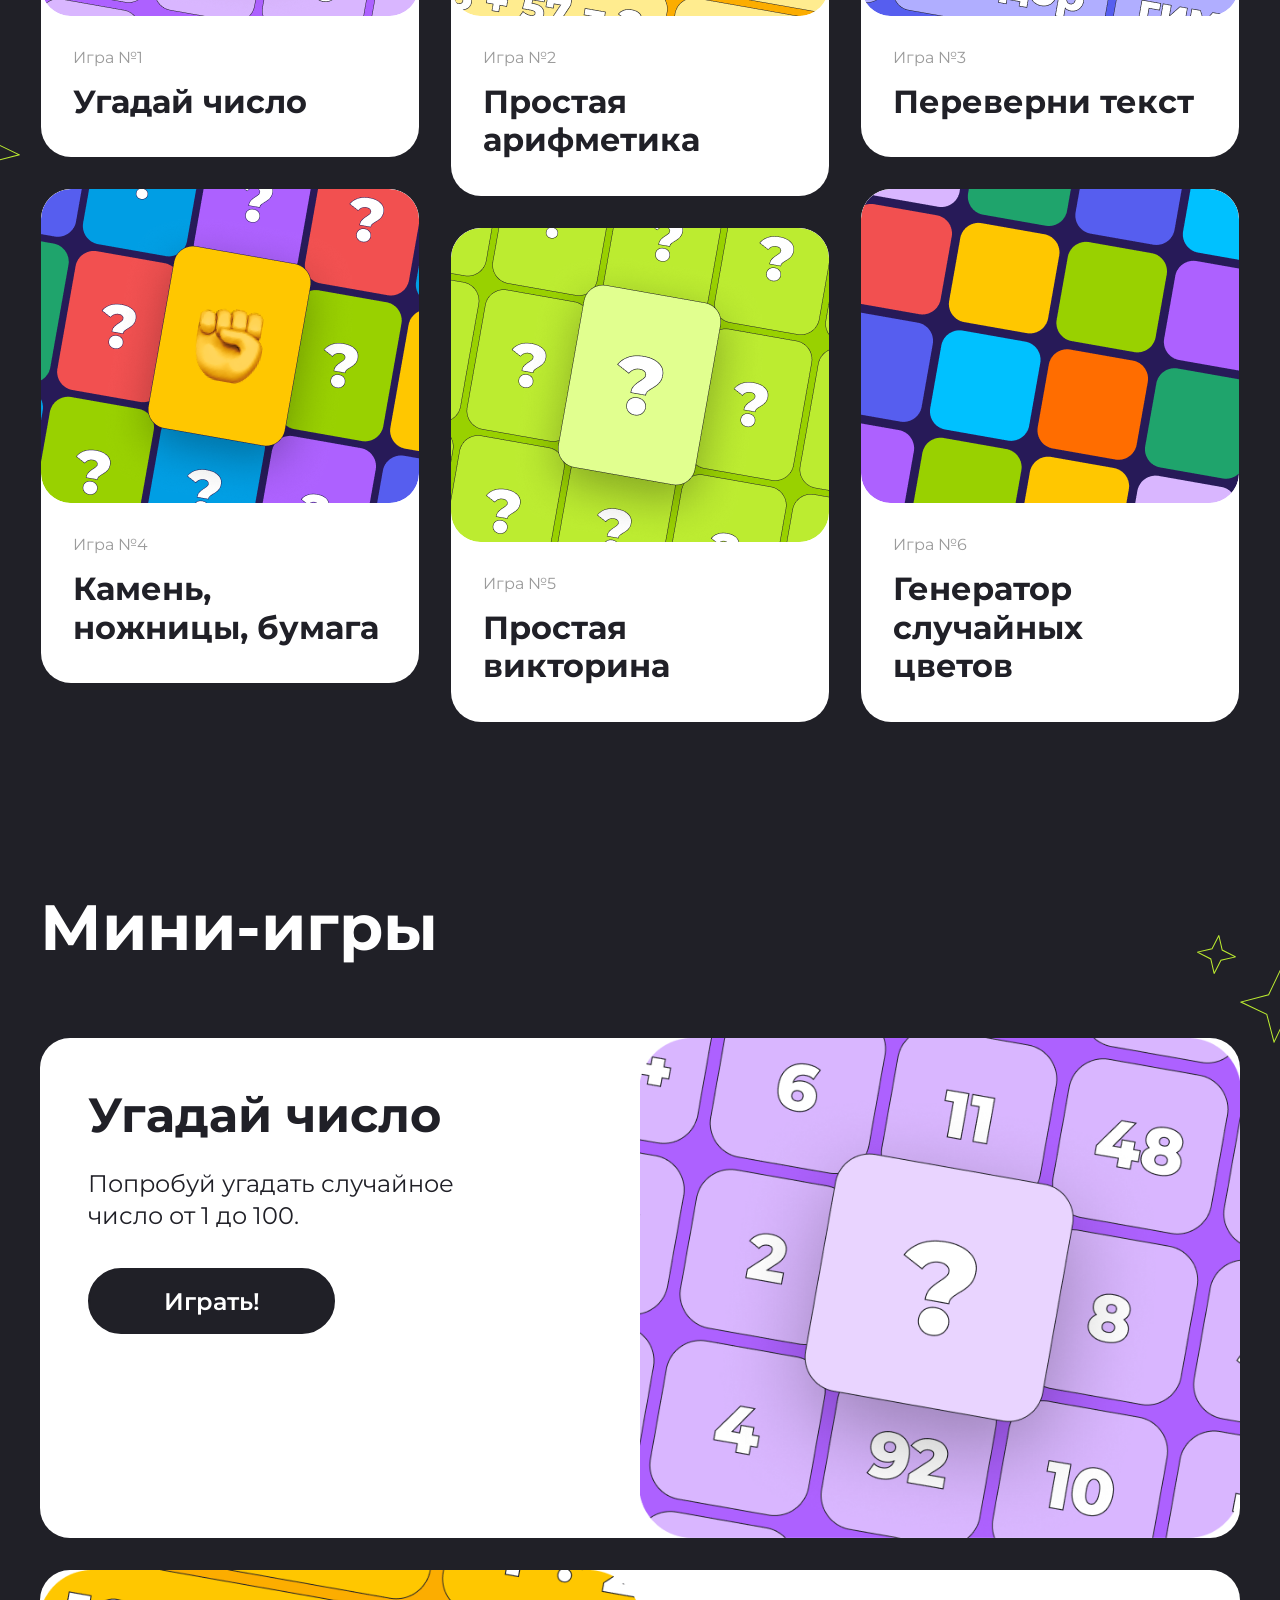
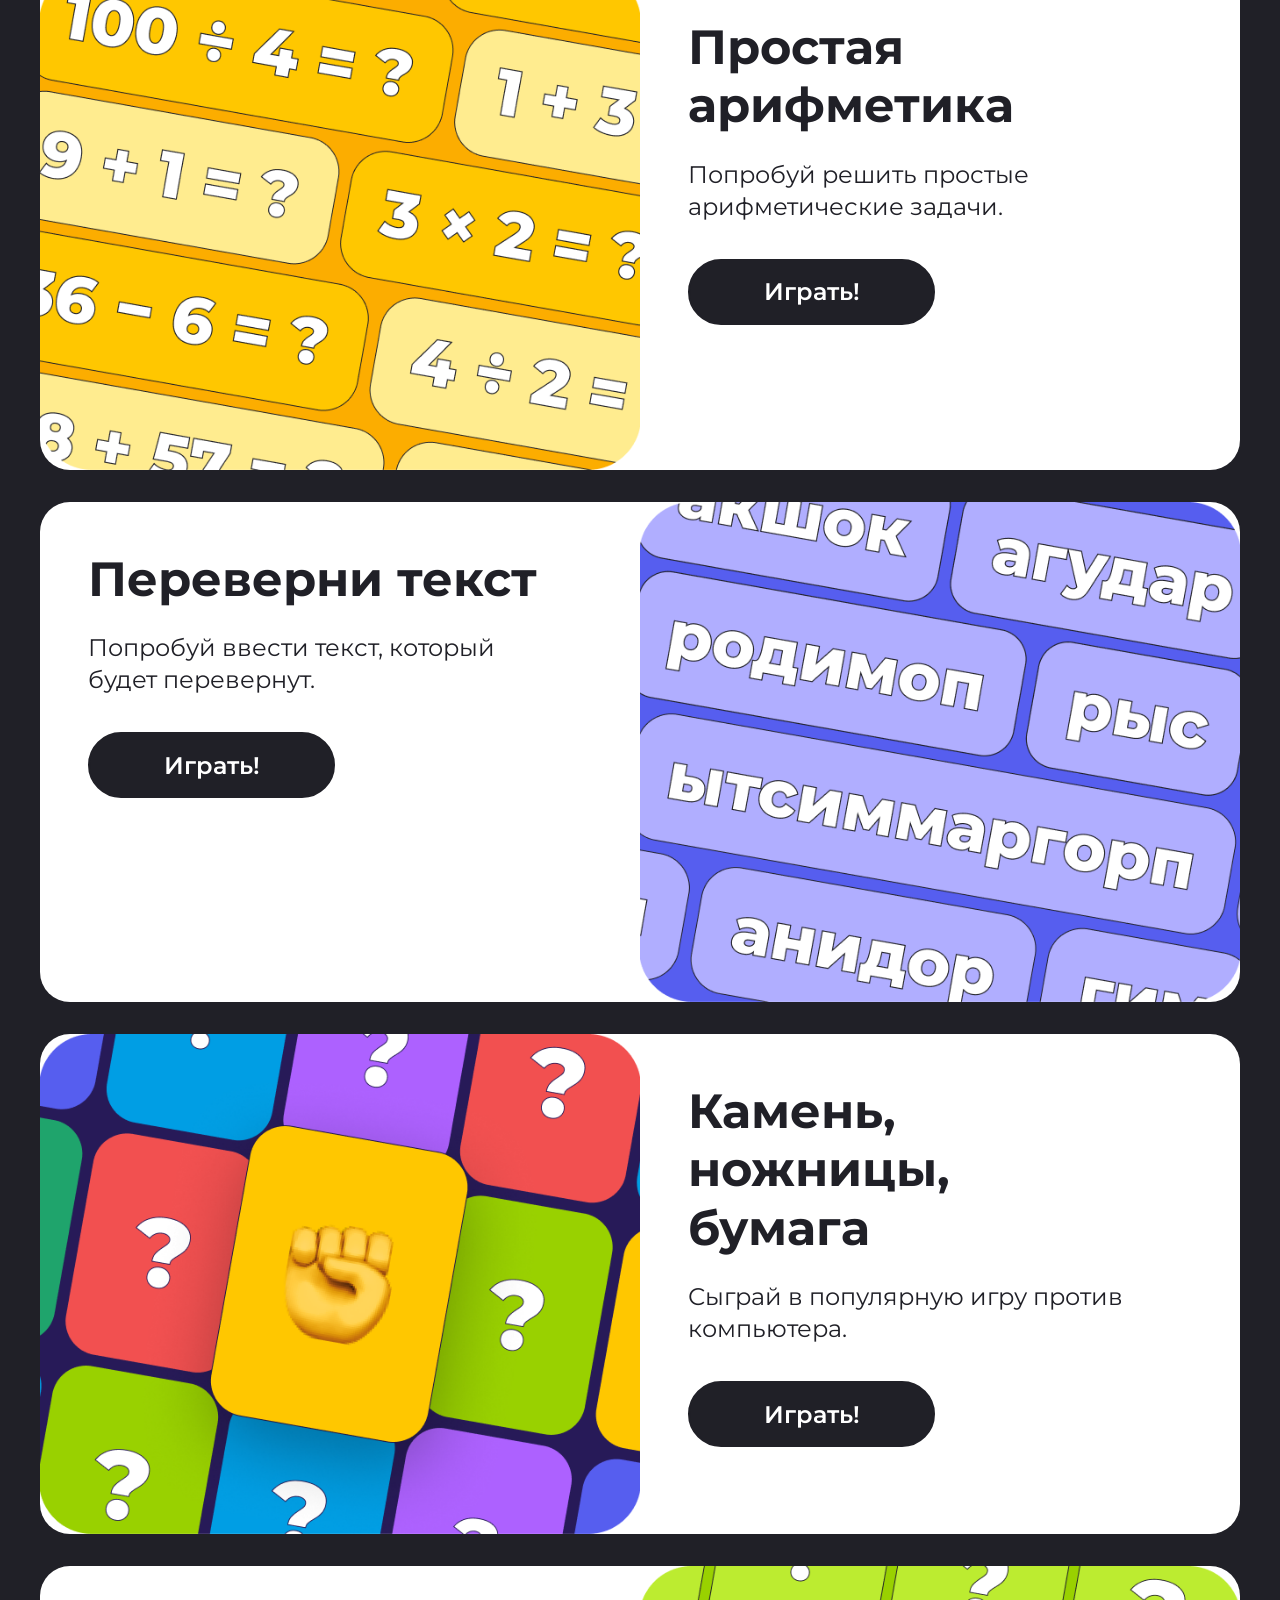
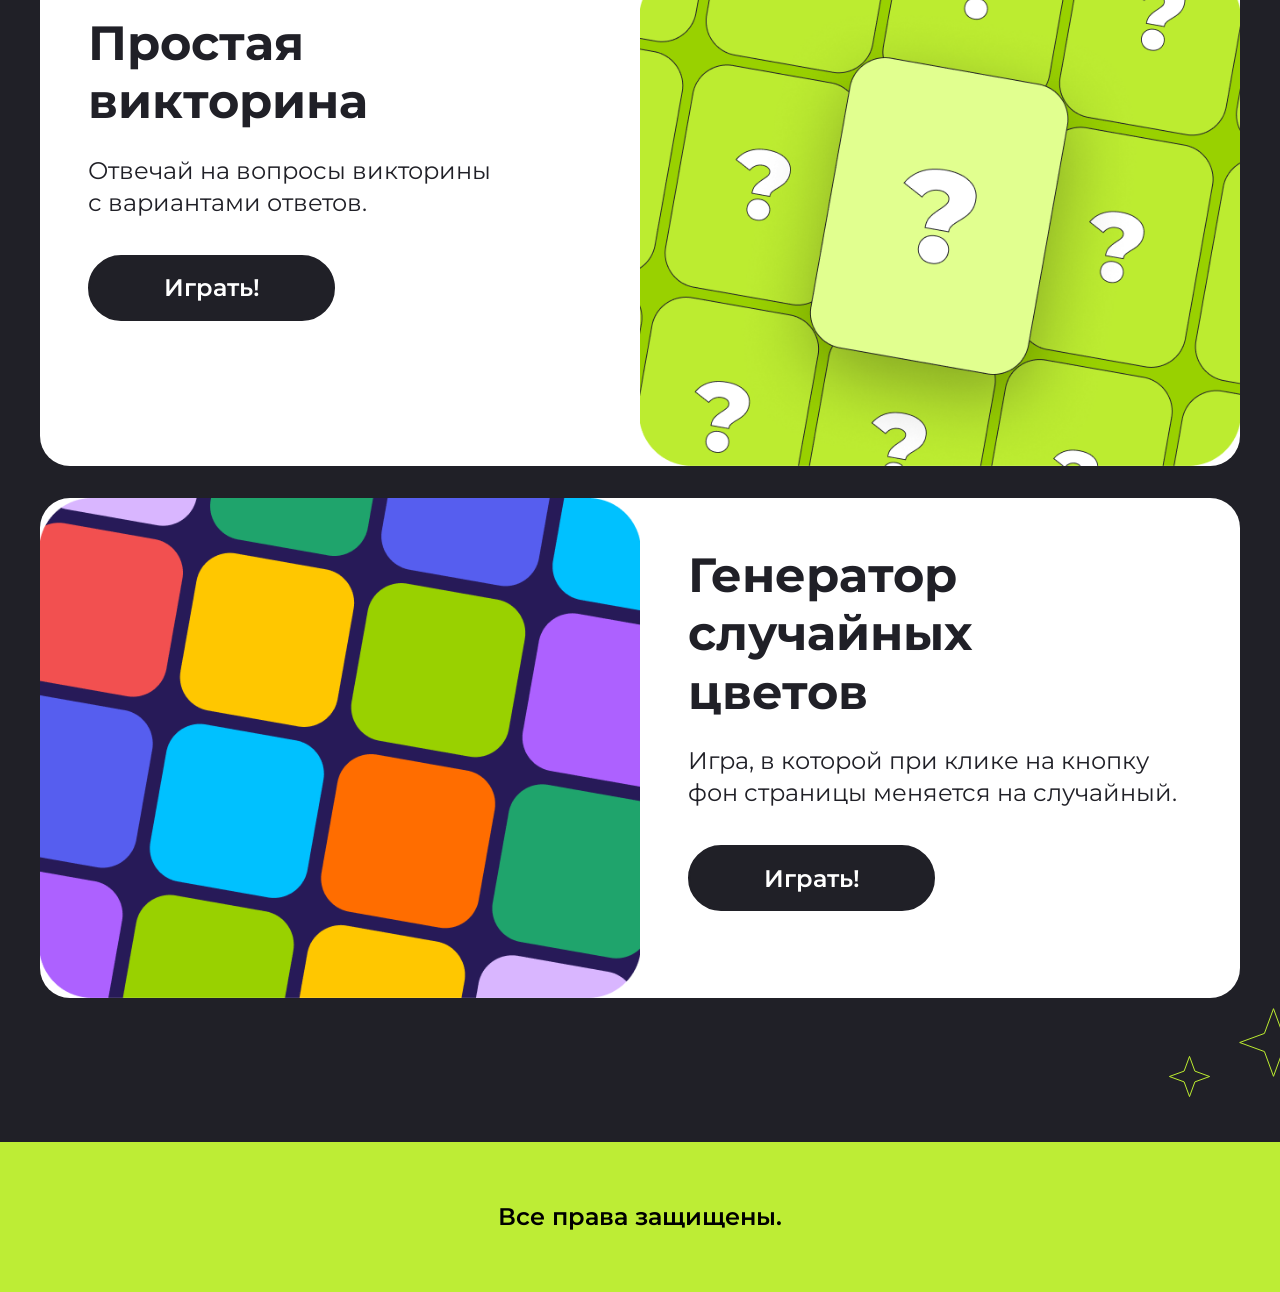
==== commit ca44e12c: "hw-6: quiz game connected to the 'Играть!' button of the Simple quiz card" ====
--- a/index.html
+++ b/index.html
@@ -24,7 +24,7 @@
     <div class="welcome__content">
       <div class="welcome__text">
         <h1 class="welcome__title">Добро пожаловать<br>на мой сайт мини-игр</h1>
-        <p class="welcome__subtitle">Тебе предстоит пройти несколько увлекательных игр. <br class="welcome__br">Если готов, нажимай <span class="welcome__subtitle--semibold">«Поехали!»</span> и <span class="welcome__subtitle--semibold">приступай</span>.</p>
+        <p class="welcome__subtitle">Тебе предстоит пройти несколько увлекательных игр. <br class="welcome__br">Если готов, нажимай <span class="welcome__accent">«Поехали!»</span> и <span class="welcome__accent">приступай</span>.</p>
       </div>
       <!-- desktop: scrolls to "Об играх"; mobile: scrolls to "Мини-игры" -->
       <a href="#about" class="btn welcome__btn welcome__btn--desktop">Поехали!</a>
@@ -193,7 +193,7 @@
               <h3 class="mini-card__title">Простая<br>викторина</h3>
               <p class="mini-card__text">Отвечай на вопросы викторины<br>с вариантами ответов.</p>
             </div>
-            <a href="#game-5" class="btn mini-card__btn">Играть!</a>
+            <button type="button" class="btn mini-card__btn" id="quiz-start">Играть!</button>
           </div>
         </li>
         <li class="mini-card" id="game-6">
@@ -213,5 +213,6 @@
     <p class="footer__text">Все права защищены.</p>
   </footer>
 
+  <script src="quiz.js"></script>
 </body>
 </html>
--- a/style.css
+++ b/style.css
@@ -65,7 +65,7 @@
   color: #202027;
 }
 
-.welcome__subtitle--semibold {
+.welcome__accent {
   font-weight: 600;
 }
 
@@ -172,6 +172,7 @@
   font-weight: 700;
   line-height: 33px;
   white-space: nowrap;
+  text-transform: uppercase;
   color: #202027;
 }
 
@@ -278,11 +279,6 @@
   transition: transform 0.25s ease;
 }
 
-.game-card:hover {
-  transform: scale(1.05);
-  z-index: 1;
-  position: relative;
-}
 
 .game-card__cover {
   width: 100%;
@@ -449,6 +445,13 @@
     background-color: transparent;
     color: #202027;
   }
+
+  /* Figma: the hovered card grows from 378px to 406px without overlapping its neighbours */
+  .game-card:hover {
+    position: relative;
+    z-index: 1;
+    transform: scale(1.074);
+  }
 }
 
 /* === Tablet (free-form) === */
@@ -568,9 +571,9 @@
 
   .welcome__deco--starburst-mobile {
     display: block;
-    width: 302px;
-    top: -104px;
-    right: -115px;
+    width: 247.5px;
+    top: -83.5px;
+    right: -88.5px;
   }
 
   .welcome__deco--star-1 {
@@ -630,11 +633,14 @@
   }
 
   .games__title {
+    max-width: 480px;
     margin-bottom: 48px;
     font-size: 40px;
   }
 
+  /* On large phones the cards stop growing at 480px and stay centered */
   .games__list {
+    max-width: 480px;
     gap: 24px;
   }
 
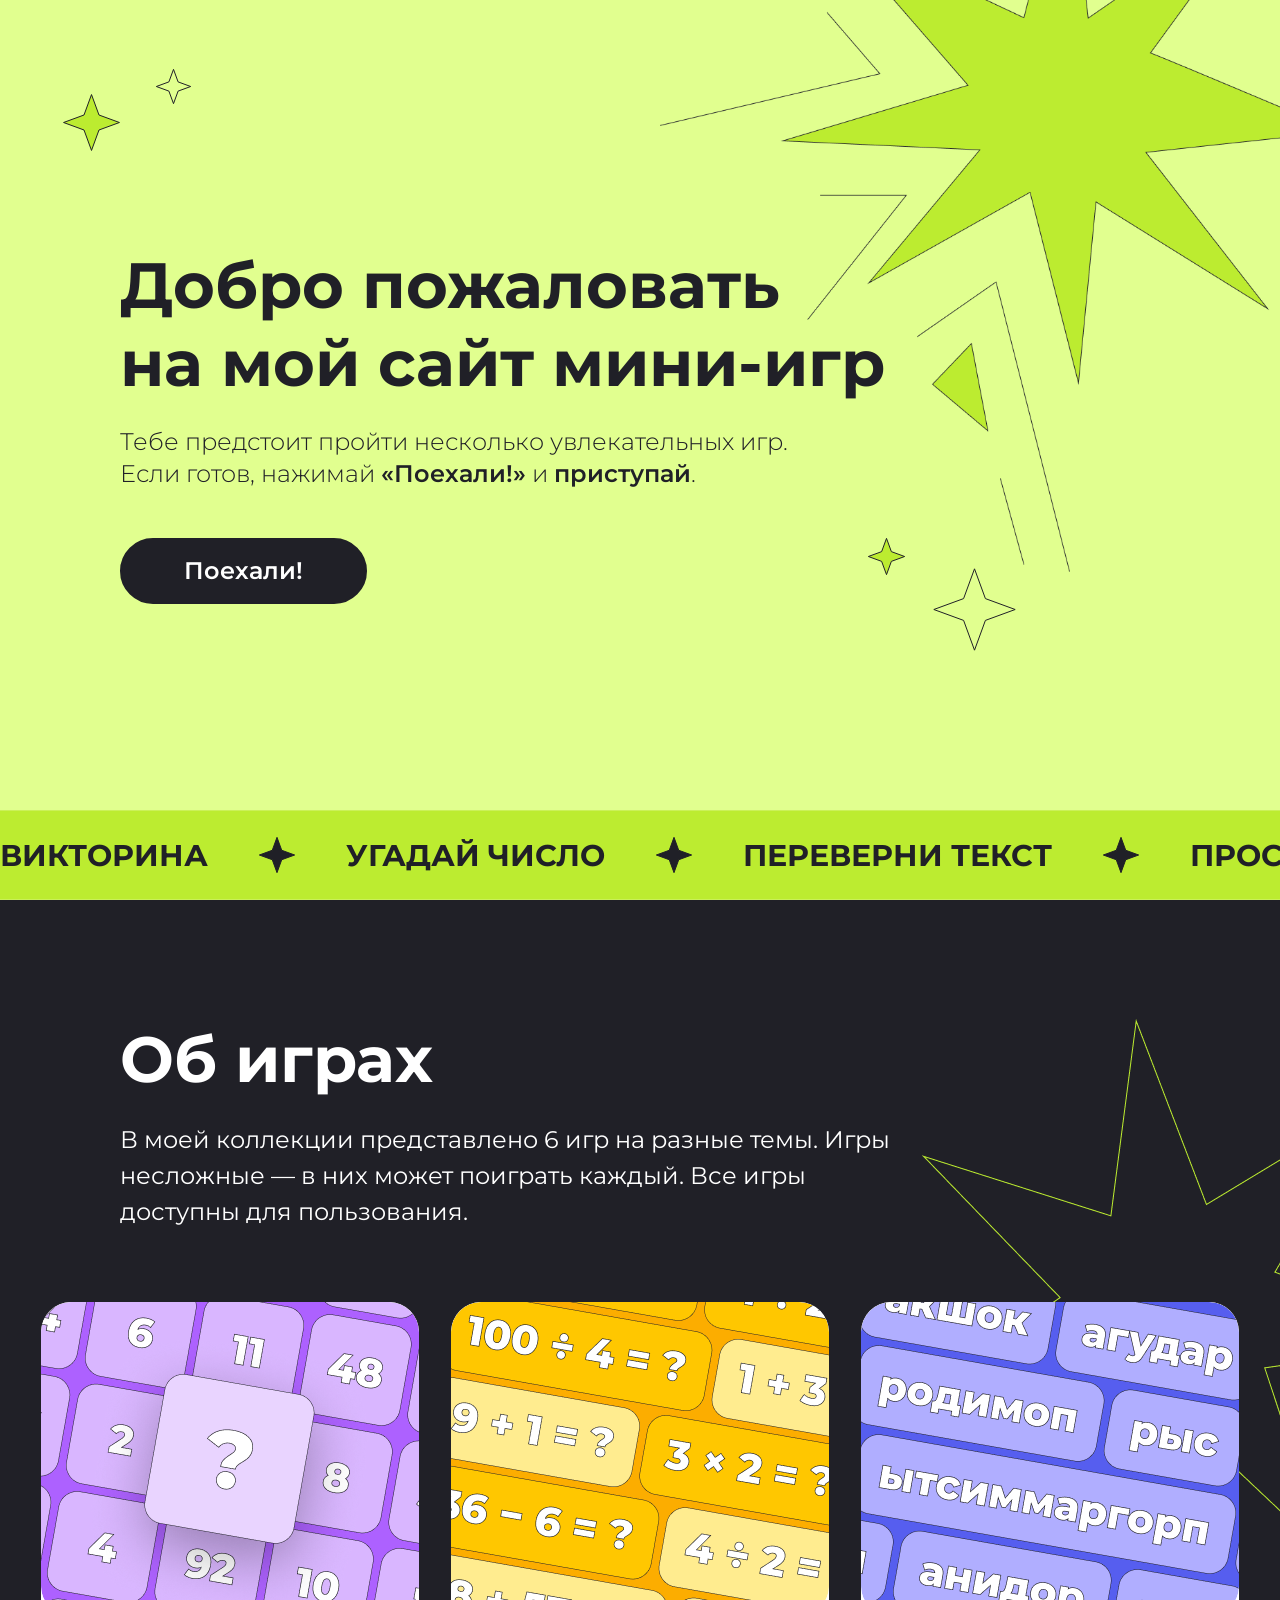
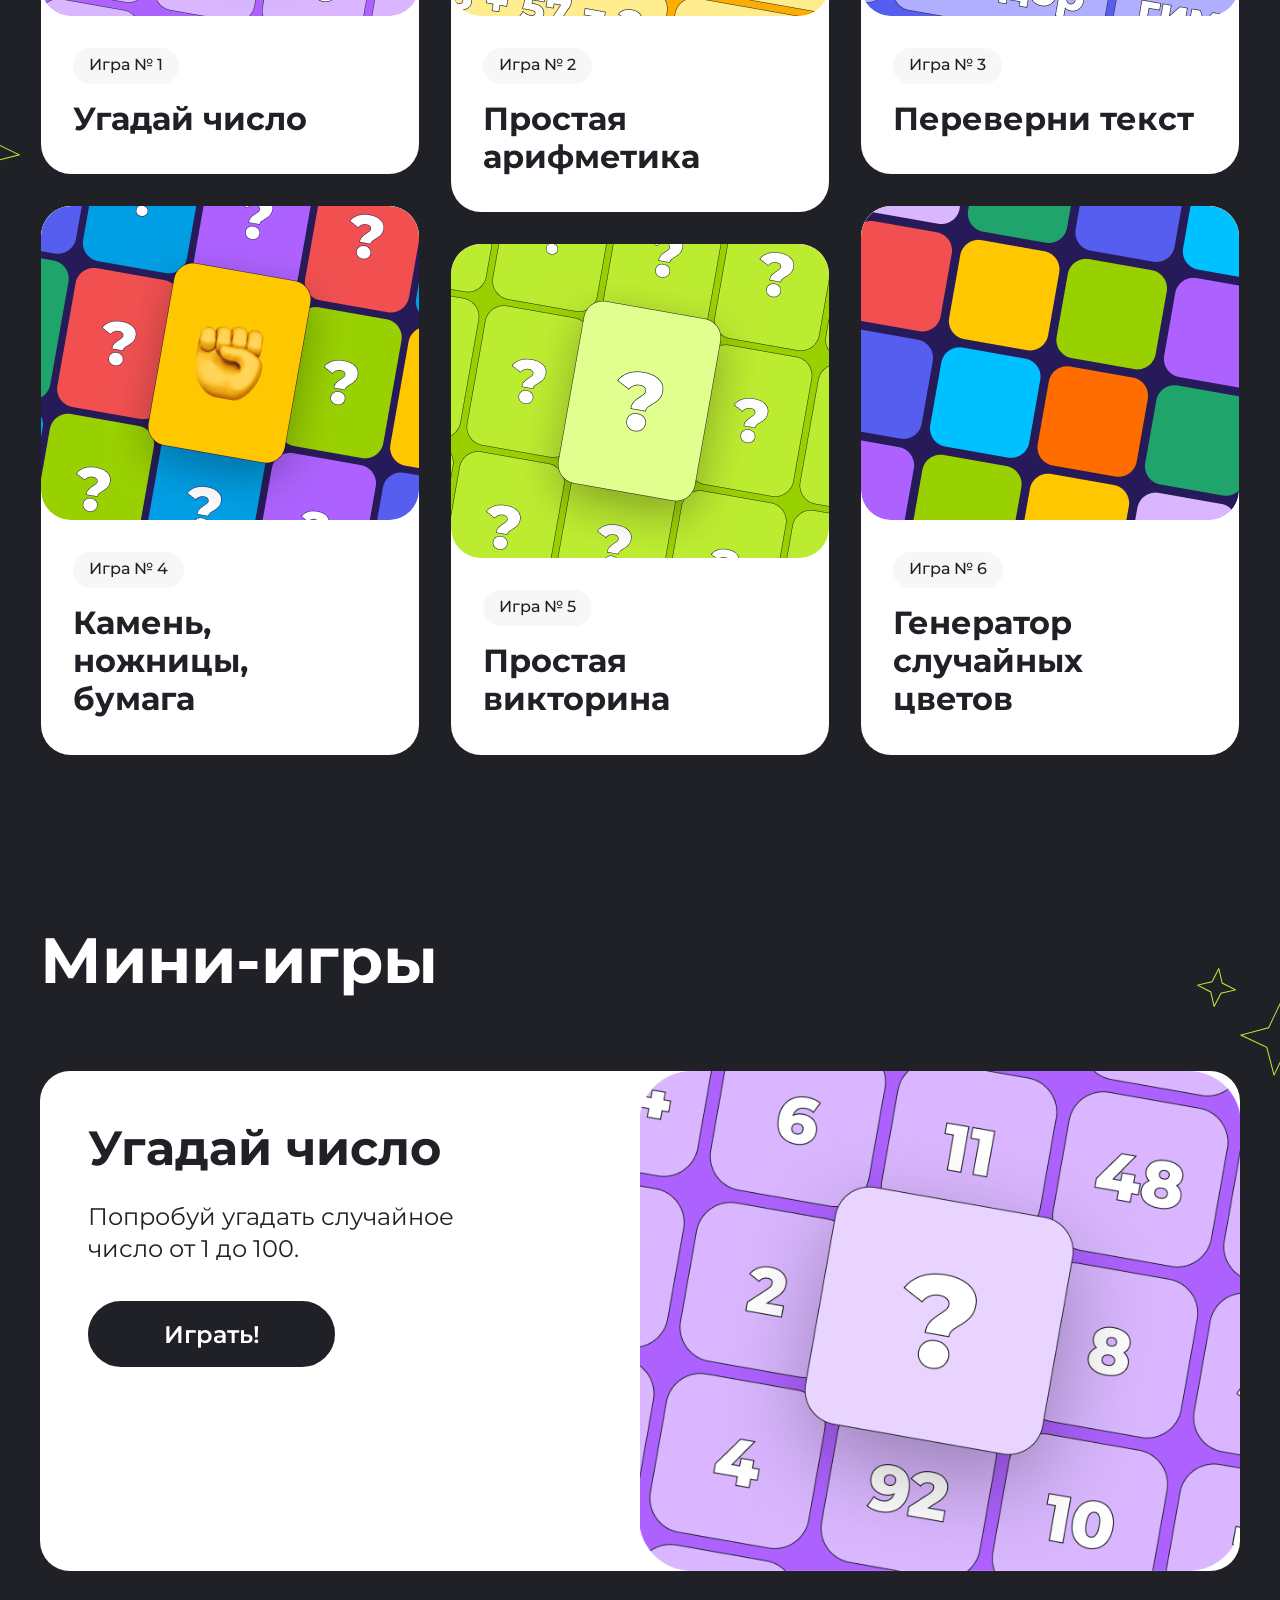
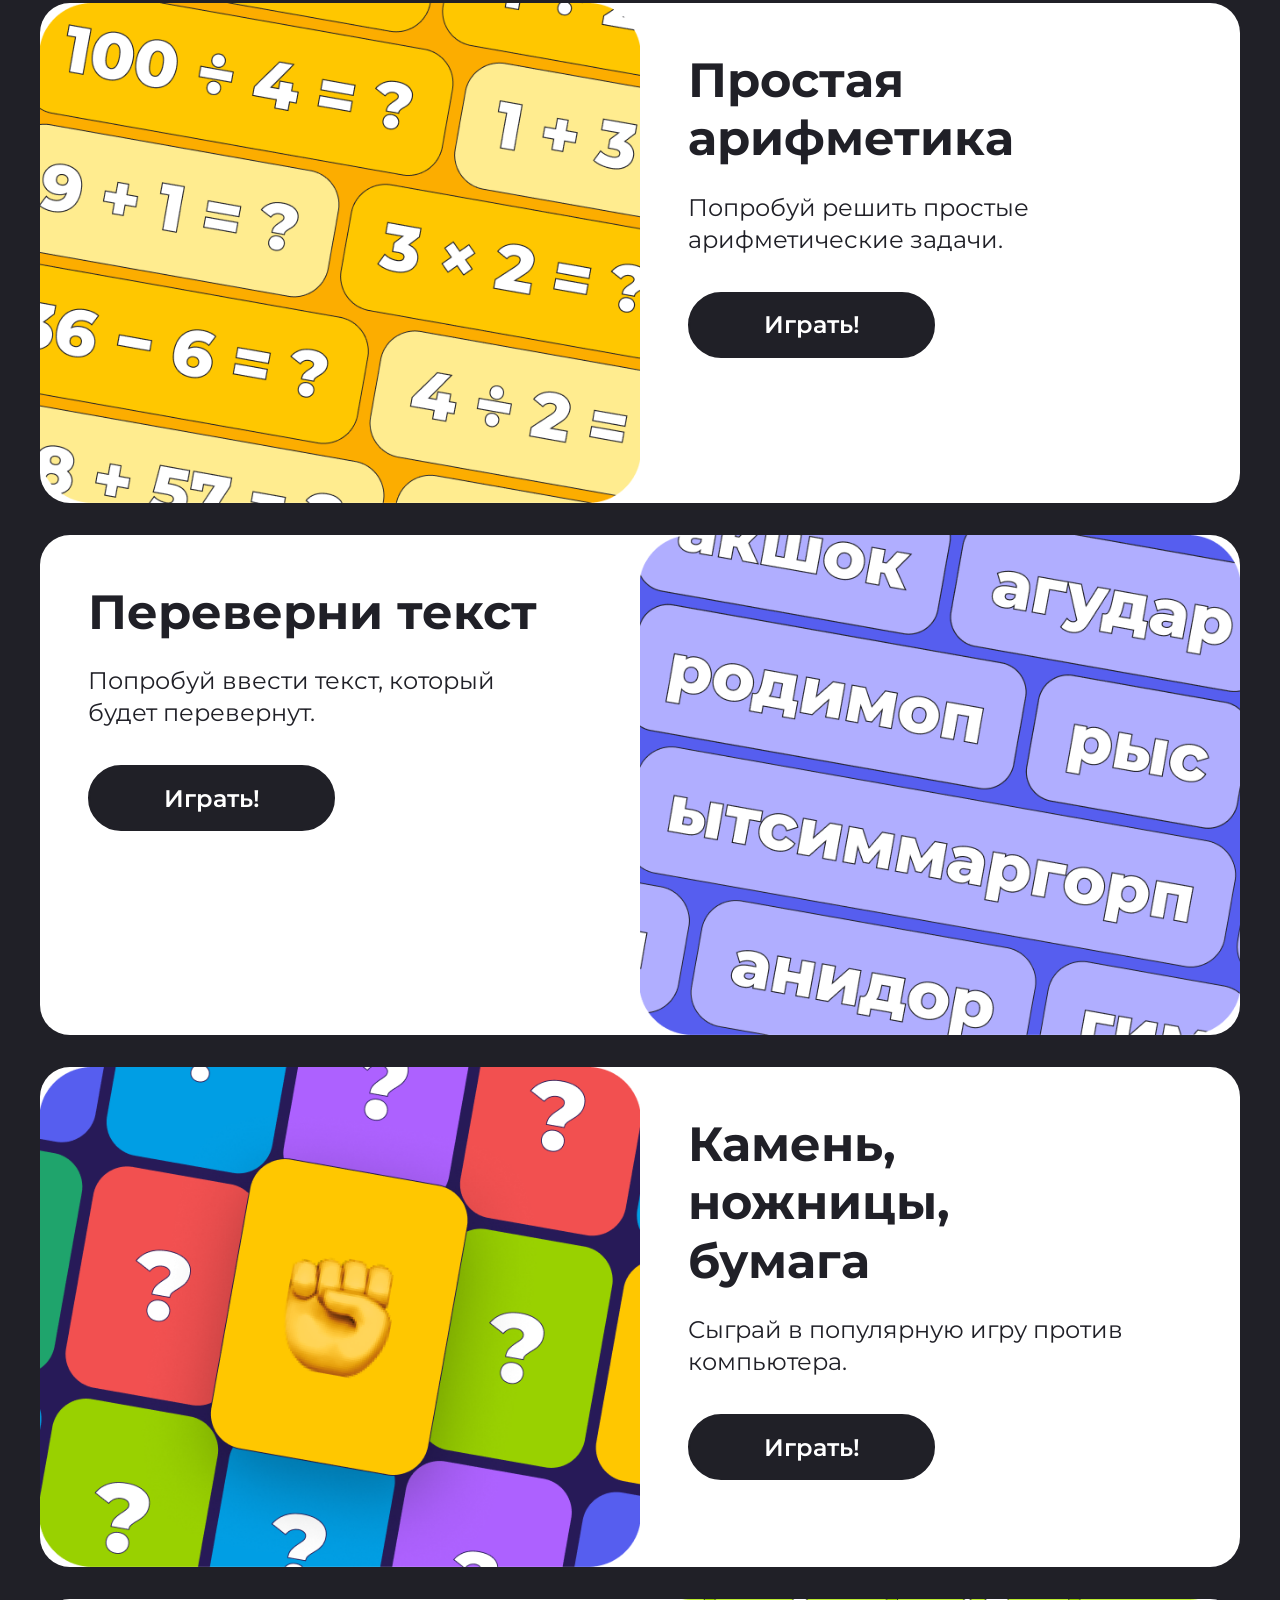
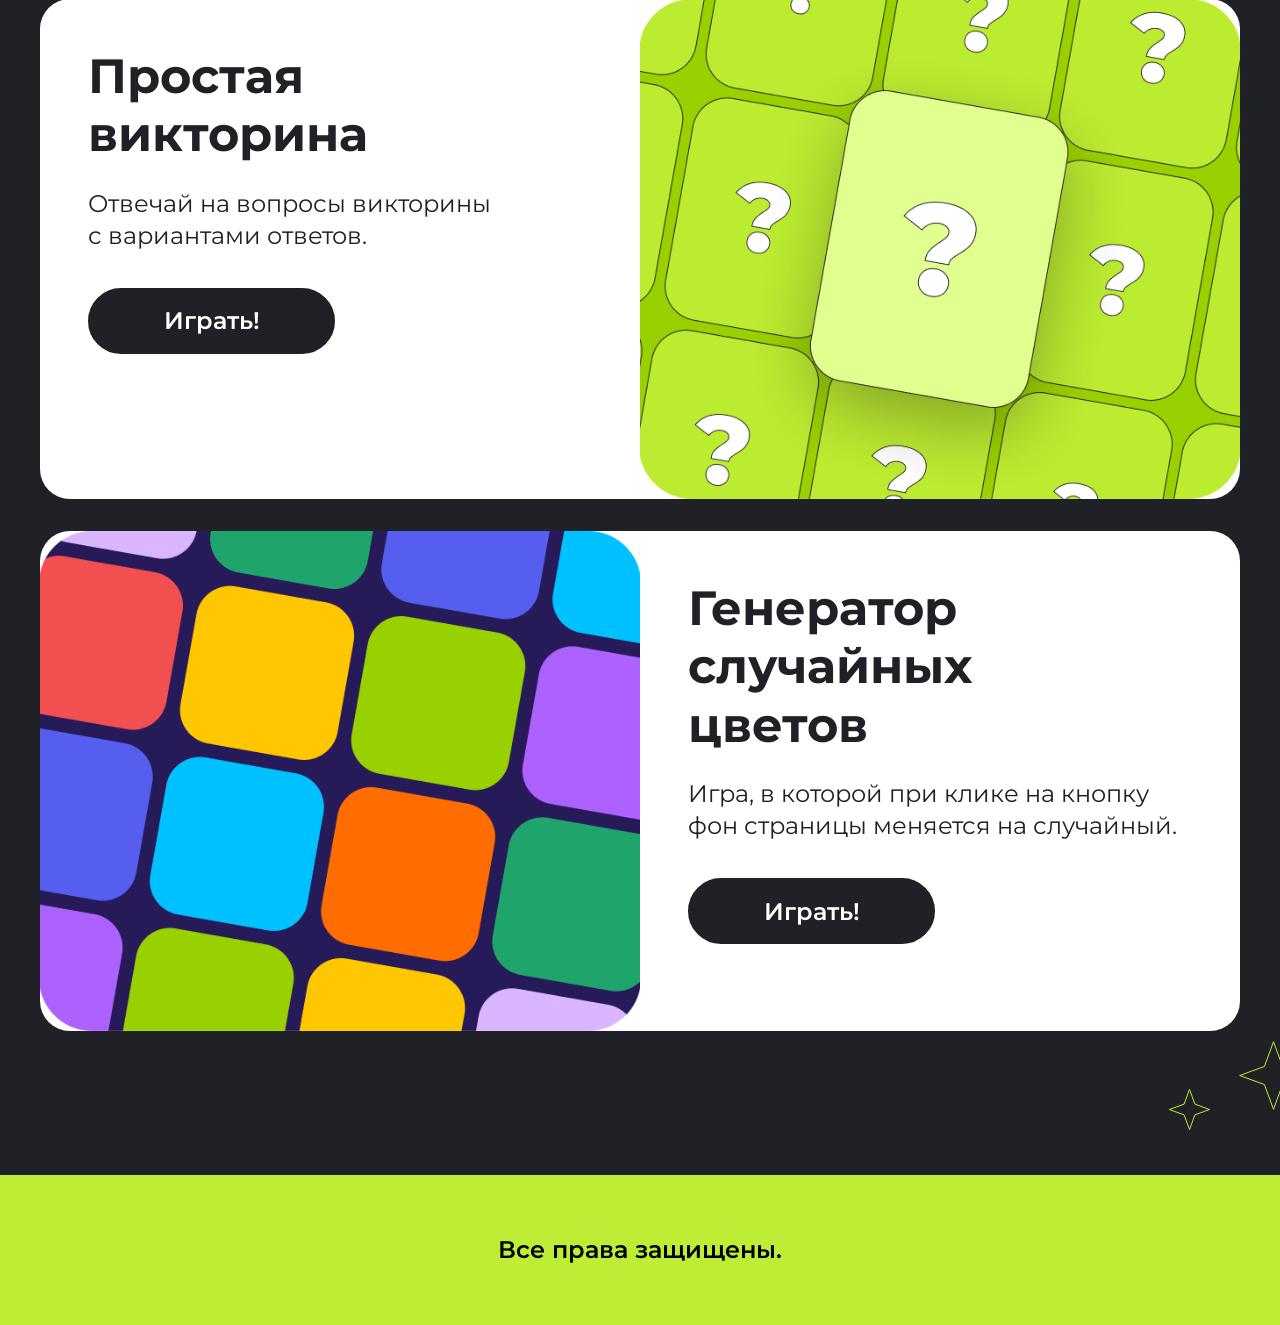
==== commit a1f63167: "hw-6: About cards match Figma - 3-line 'Камень, ножницы, бумага' title, pill labels 'Игра № N', colu" ====
--- a/index.html
+++ b/index.html
@@ -85,15 +85,15 @@
           <a href="#game-1" class="game-card">
             <img src="img/game1.png" alt="Угадай число" class="game-card__cover">
             <div class="game-card__body">
-              <span class="game-card__num">Игра №1</span>
+              <span class="game-card__num">Игра № 1</span>
               <h3 class="game-card__name">Угадай число</h3>
             </div>
           </a>
           <a href="#game-4" class="game-card">
             <img src="img/game4.png" alt="Камень, ножницы, бумага" class="game-card__cover">
             <div class="game-card__body">
-              <span class="game-card__num">Игра №4</span>
-              <h3 class="game-card__name">Камень, ножницы, бумага</h3>
+              <span class="game-card__num">Игра № 4</span>
+              <h3 class="game-card__name">Камень, ножницы,<br>бумага</h3>
             </div>
           </a>
         </div>
@@ -103,14 +103,14 @@
           <a href="#game-2" class="game-card">
             <img src="img/game2.png" alt="Простая арифметика" class="game-card__cover">
             <div class="game-card__body">
-              <span class="game-card__num">Игра №2</span>
+              <span class="game-card__num">Игра № 2</span>
               <h3 class="game-card__name">Простая арифметика</h3>
             </div>
           </a>
           <a href="#game-5" class="game-card">
             <img src="img/game5.png" alt="Простая викторина" class="game-card__cover">
             <div class="game-card__body">
-              <span class="game-card__num">Игра №5</span>
+              <span class="game-card__num">Игра № 5</span>
               <h3 class="game-card__name">Простая викторина</h3>
             </div>
           </a>
@@ -121,14 +121,14 @@
           <a href="#game-3" class="game-card">
             <img src="img/game3.png" alt="Переверни текст" class="game-card__cover">
             <div class="game-card__body">
-              <span class="game-card__num">Игра №3</span>
+              <span class="game-card__num">Игра № 3</span>
               <h3 class="game-card__name">Переверни текст</h3>
             </div>
           </a>
           <a href="#game-6" class="game-card">
             <img src="img/game6.png" alt="Генератор случайных цветов" class="game-card__cover">
             <div class="game-card__body">
-              <span class="game-card__num">Игра №6</span>
+              <span class="game-card__num">Игра № 6</span>
               <h3 class="game-card__name">Генератор случайных цветов</h3>
             </div>
           </a>
--- a/style.css
+++ b/style.css
@@ -242,6 +242,11 @@
   gap: 32px;
 }
 
+/* The bottom card fills the column, so all columns end at the same height */
+.about__col .game-card:last-child {
+  flex-grow: 1;
+}
+
 /* Decorative elements (about) */
 .about__deco {
   position: absolute;
@@ -295,10 +300,16 @@
   gap: 16px;
 }
 
+/* Figma: the game number is a light grey pill */
 .game-card__num {
+  align-self: flex-start;
+  padding: 8px 16px 10px;
+  background-color: #f7f7f7;
+  border-radius: 52px;
   font-size: 16px;
-  font-weight: 400;
-  color: #9b9b9b;
+  font-weight: 500;
+  line-height: 1.1;
+  color: #202027;
 }
 
 .game-card__name {
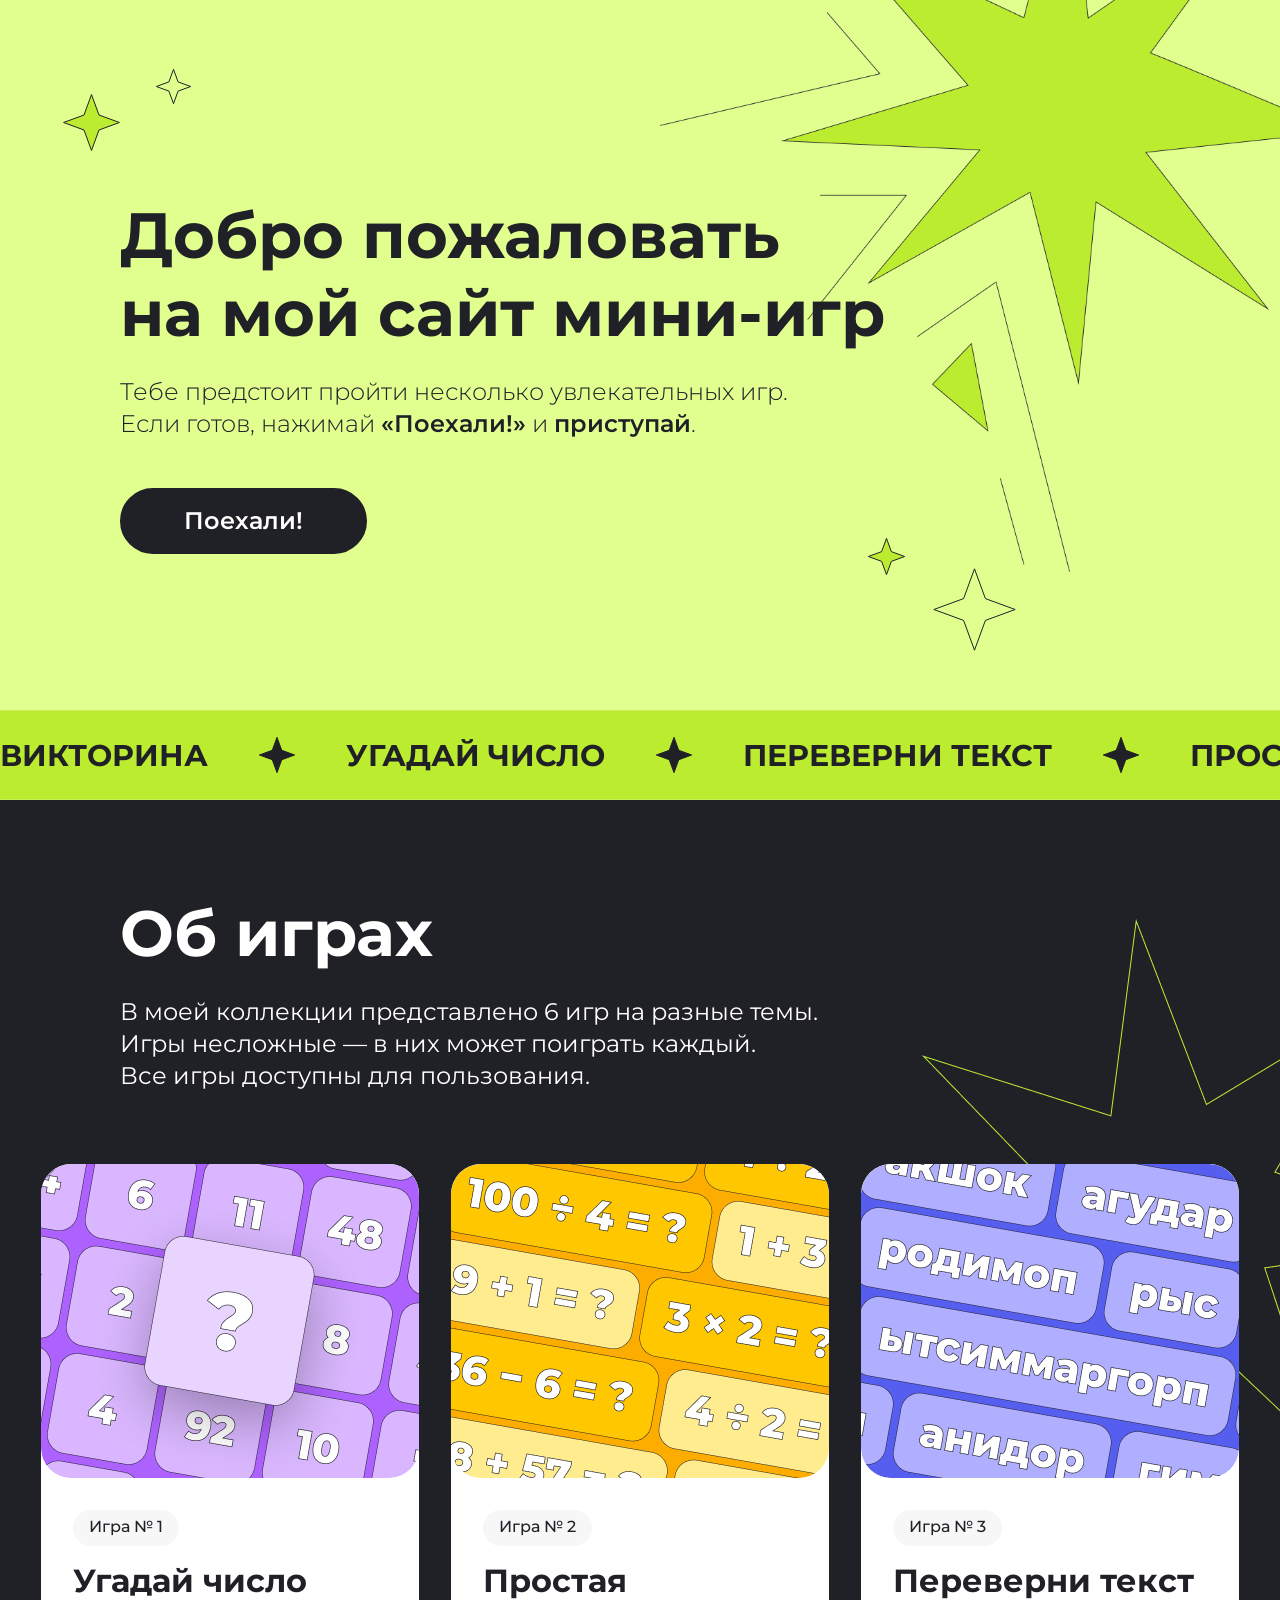
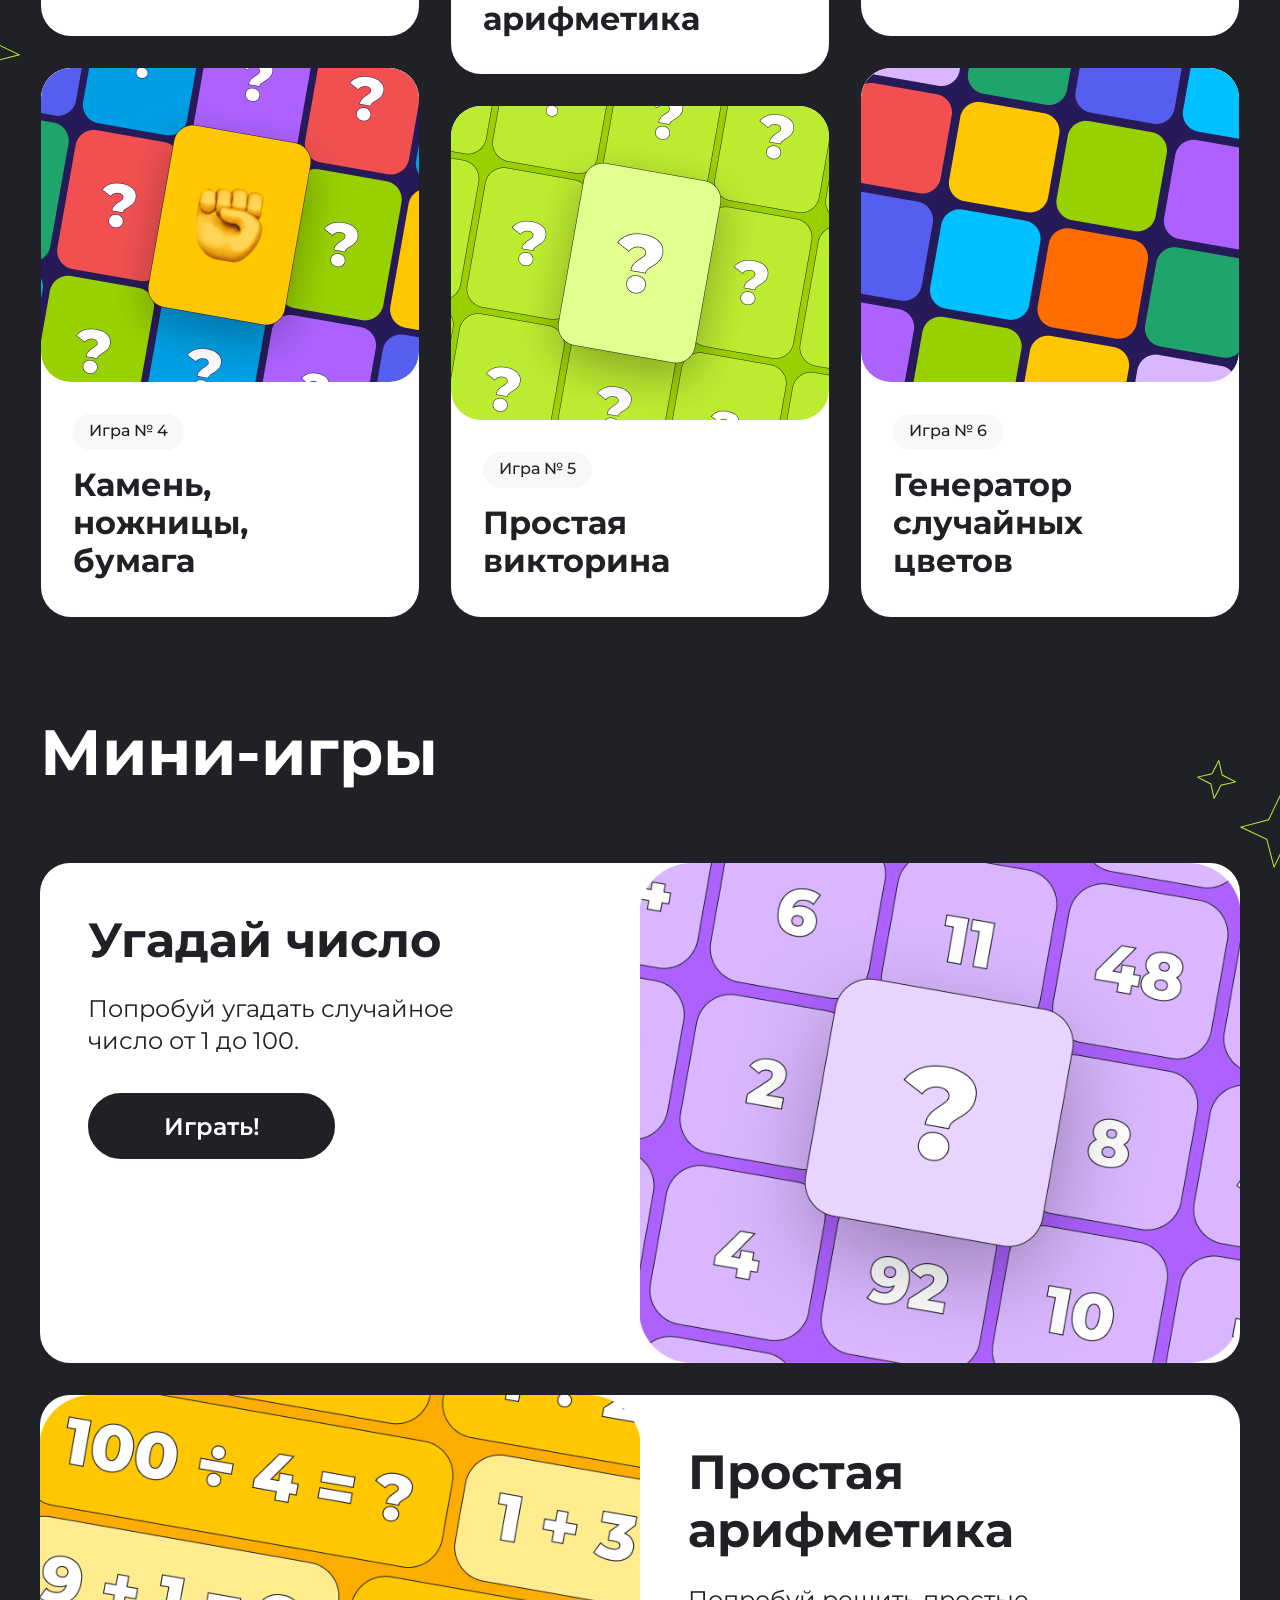
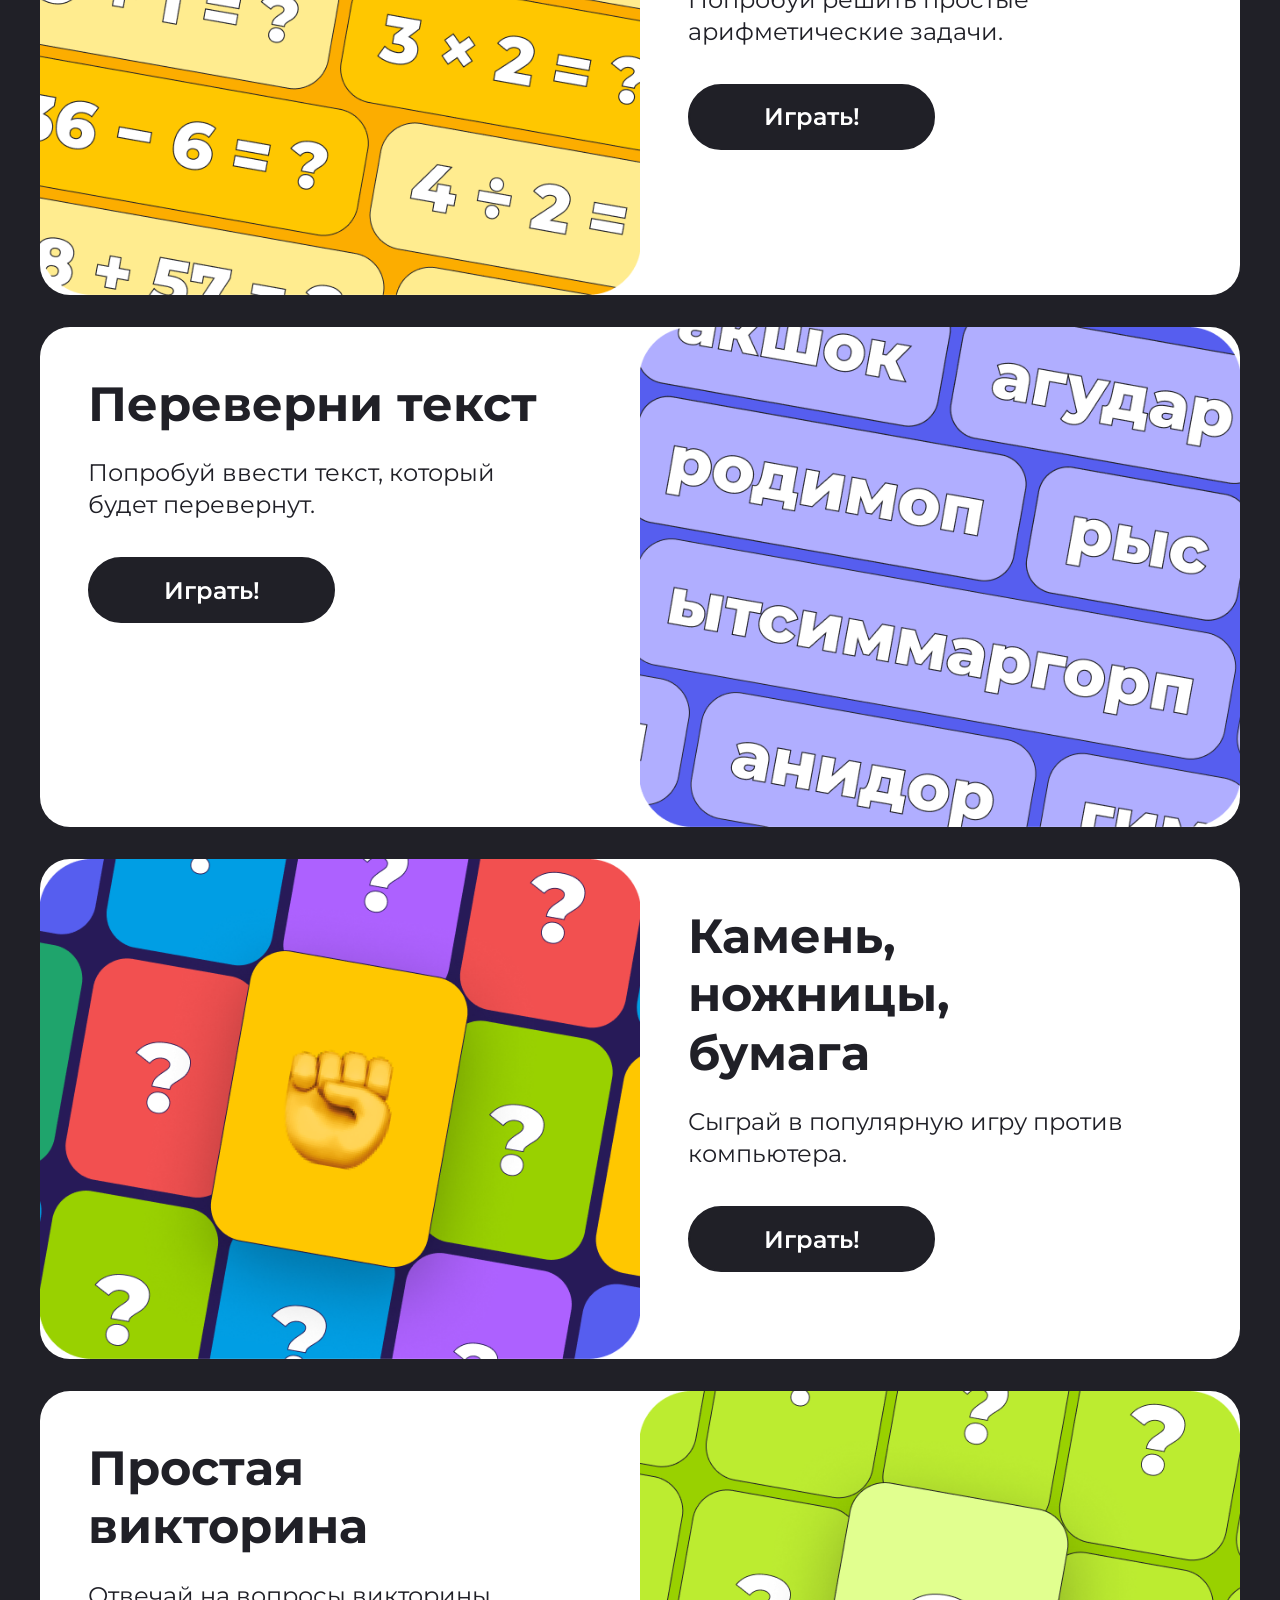
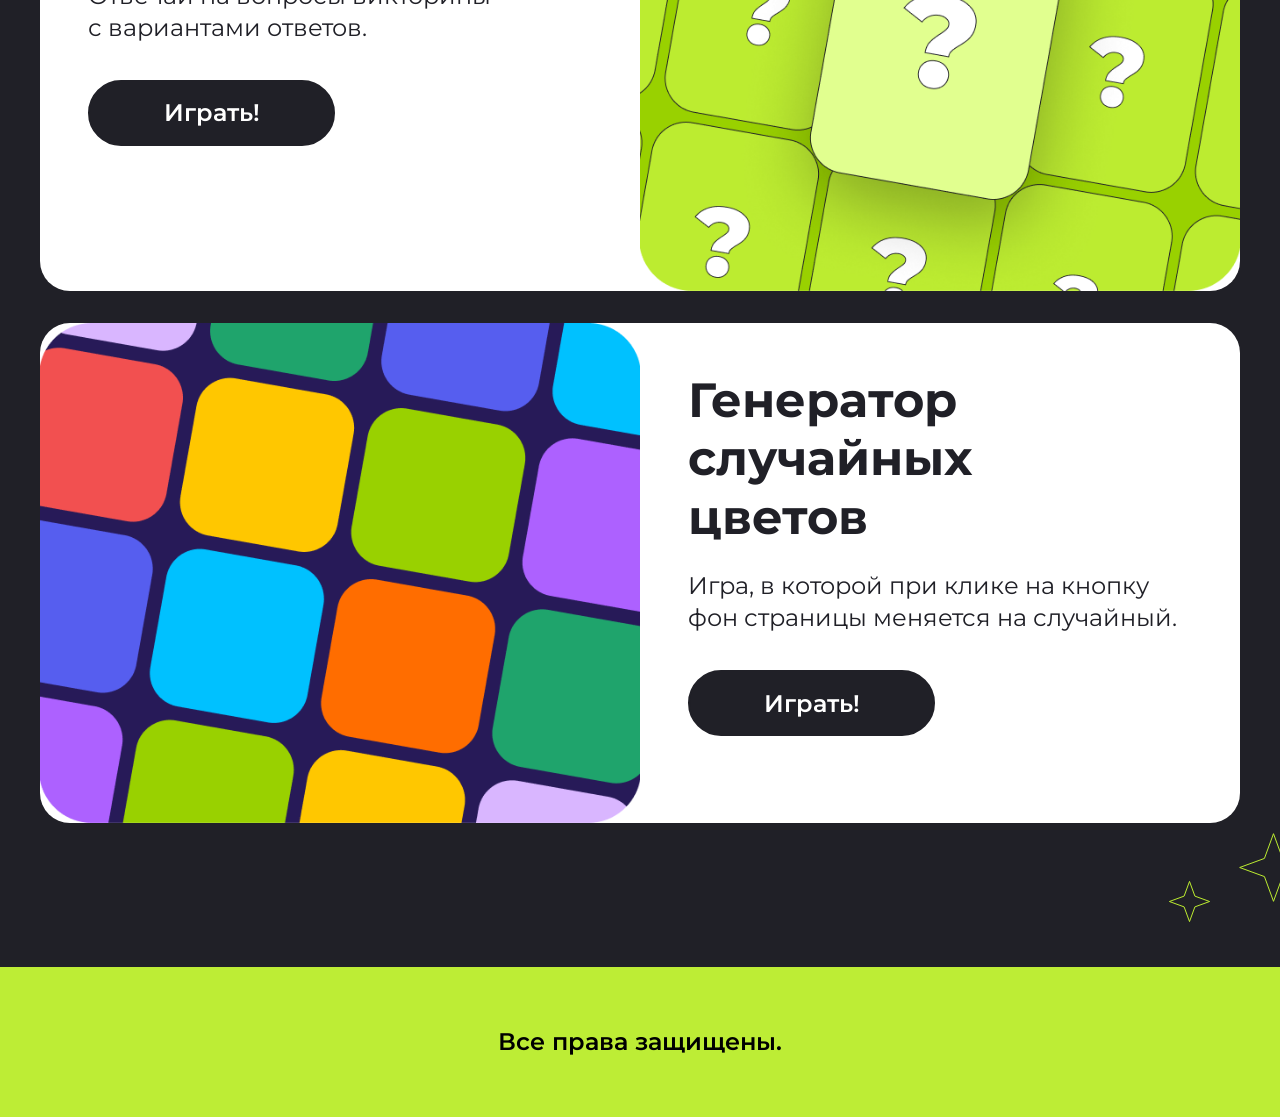
==== commit 42ec32e4: "HW 10: add random color generator, semantic main, Figma alignment - Game 6: random #RRGGBB page back" ====
--- a/index.html
+++ b/index.html
@@ -10,142 +10,142 @@
   <link rel="stylesheet" href="style.css">
 </head>
 <body>
-
-  <!-- Block 1: Welcome -->
-  <section class="welcome">
-    <!-- decorations -->
-    <img src="img/deco-starburst.png" alt="" class="welcome__deco welcome__deco--starburst" aria-hidden="true">
-    <img src="img/deco-starburst-mobile.png" alt="" class="welcome__deco welcome__deco--starburst-mobile" aria-hidden="true">
-    <img src="img/star-lime.svg" alt="" class="welcome__deco welcome__deco--star-1" aria-hidden="true">
-    <img src="img/star-outline.svg" alt="" class="welcome__deco welcome__deco--star-2" aria-hidden="true">
-    <img src="img/star-lime.svg" alt="" class="welcome__deco welcome__deco--star-3" aria-hidden="true">
-    <img src="img/star-outline.svg" alt="" class="welcome__deco welcome__deco--star-4" aria-hidden="true">
-
-    <div class="welcome__content">
-      <div class="welcome__text">
-        <h1 class="welcome__title">Добро пожаловать<br>на мой сайт мини-игр</h1>
-        <p class="welcome__subtitle">Тебе предстоит пройти несколько увлекательных игр. <br class="welcome__br">Если готов, нажимай <span class="welcome__accent">«Поехали!»</span> и <span class="welcome__accent">приступай</span>.</p>
+  <main>
+    <!-- Block 1: Welcome -->
+    <section class="welcome">
+      <!-- decorations -->
+      <img src="img/deco-starburst.png" alt="" class="welcome__deco welcome__deco--starburst" aria-hidden="true">
+      <img src="img/deco-starburst-mobile.png" alt="" class="welcome__deco welcome__deco--starburst-mobile" aria-hidden="true">
+      <img src="img/star-lime.svg" alt="" class="welcome__deco welcome__deco--star-1" aria-hidden="true">
+      <img src="img/star-outline.svg" alt="" class="welcome__deco welcome__deco--star-2" aria-hidden="true">
+      <img src="img/star-lime.svg" alt="" class="welcome__deco welcome__deco--star-3" aria-hidden="true">
+      <img src="img/star-outline.svg" alt="" class="welcome__deco welcome__deco--star-4" aria-hidden="true">
+
+      <div class="welcome__content">
+        <div class="welcome__text">
+          <h1 class="welcome__title">Добро пожаловать<br>на мой сайт мини-игр</h1>
+          <p class="welcome__subtitle">Тебе предстоит пройти несколько увлекательных игр. <br class="welcome__br">Если готов, нажимай <span class="welcome__accent">«Поехали!»</span> и <span class="welcome__accent">приступай</span>.</p>
+        </div>
+        <!-- desktop: scrolls to "Об играх"; mobile: scrolls to "Мини-игры" -->
+        <a href="#about" class="btn welcome__btn welcome__btn--desktop">Поехали!</a>
+        <a href="#games" class="btn welcome__btn welcome__btn--mobile">Поехали!</a>
       </div>
-      <!-- desktop: scrolls to "Об играх"; mobile: scrolls to "Мини-игры" -->
-      <a href="#about" class="btn welcome__btn welcome__btn--desktop">Поехали!</a>
-      <a href="#games" class="btn welcome__btn welcome__btn--mobile">Поехали!</a>
-    </div>
-
-    <!-- Animated ticker strip -->
-    <div class="ticker" aria-hidden="true">
-      <div class="ticker__track">
-        <div class="ticker__group">
-          <span class="ticker__item">Викторина</span>
-          <img src="img/star-dark.svg" alt="" class="ticker__star">
-          <span class="ticker__item">угадай число</span>
-          <img src="img/star-dark.svg" alt="" class="ticker__star">
-          <span class="ticker__item">Переверни текст</span>
-          <img src="img/star-dark.svg" alt="" class="ticker__star">
-          <span class="ticker__item">Простая арифметика</span>
-          <img src="img/star-dark.svg" alt="" class="ticker__star">
-          <span class="ticker__item">Камень, ножницы, бумага</span>
-          <img src="img/star-dark.svg" alt="" class="ticker__star">
-          <span class="ticker__item">Генератор случайных цветов</span>
-          <img src="img/star-dark.svg" alt="" class="ticker__star">
-        </div>
-        <div class="ticker__group" aria-hidden="true">
-          <span class="ticker__item">Викторина</span>
-          <img src="img/star-dark.svg" alt="" class="ticker__star">
-          <span class="ticker__item">угадай число</span>
-          <img src="img/star-dark.svg" alt="" class="ticker__star">
-          <span class="ticker__item">Переверни текст</span>
-          <img src="img/star-dark.svg" alt="" class="ticker__star">
-          <span class="ticker__item">Простая арифметика</span>
-          <img src="img/star-dark.svg" alt="" class="ticker__star">
-          <span class="ticker__item">Камень, ножницы, бумага</span>
-          <img src="img/star-dark.svg" alt="" class="ticker__star">
-          <span class="ticker__item">Генератор случайных цветов</span>
-          <img src="img/star-dark.svg" alt="" class="ticker__star">
+
+      <!-- Animated ticker strip -->
+      <div class="ticker" aria-hidden="true">
+        <div class="ticker__track">
+          <div class="ticker__group">
+            <span class="ticker__item">Викторина</span>
+            <img src="img/star-dark.svg" alt="" class="ticker__star">
+            <span class="ticker__item">угадай число</span>
+            <img src="img/star-dark.svg" alt="" class="ticker__star">
+            <span class="ticker__item">Переверни текст</span>
+            <img src="img/star-dark.svg" alt="" class="ticker__star">
+            <span class="ticker__item">Простая арифметика</span>
+            <img src="img/star-dark.svg" alt="" class="ticker__star">
+            <span class="ticker__item">Камень, ножницы, бумага</span>
+            <img src="img/star-dark.svg" alt="" class="ticker__star">
+            <span class="ticker__item">Генератор случайных цветов</span>
+            <img src="img/star-dark.svg" alt="" class="ticker__star">
+          </div>
+          <div class="ticker__group" aria-hidden="true">
+            <span class="ticker__item">Викторина</span>
+            <img src="img/star-dark.svg" alt="" class="ticker__star">
+            <span class="ticker__item">угадай число</span>
+            <img src="img/star-dark.svg" alt="" class="ticker__star">
+            <span class="ticker__item">Переверни текст</span>
+            <img src="img/star-dark.svg" alt="" class="ticker__star">
+            <span class="ticker__item">Простая арифметика</span>
+            <img src="img/star-dark.svg" alt="" class="ticker__star">
+            <span class="ticker__item">Камень, ножницы, бумага</span>
+            <img src="img/star-dark.svg" alt="" class="ticker__star">
+            <span class="ticker__item">Генератор случайных цветов</span>
+            <img src="img/star-dark.svg" alt="" class="ticker__star">
+          </div>
         </div>
       </div>
-    </div>
-  </section>
-
-  <!-- Block 2: About games (hidden on mobile) -->
-  <section class="about" id="about">
-    <img src="img/deco-star-outline.png" alt="" class="about__deco about__deco--big" aria-hidden="true">
-    <img src="img/star-outline-lime.svg" alt="" class="about__deco about__deco--small-1" aria-hidden="true">
-    <img src="img/star-outline-lime.svg" alt="" class="about__deco about__deco--small-2" aria-hidden="true">
-
-    <div class="about__inner">
-      <div class="about__header">
-        <h2 class="about__title">Об играх</h2>
-        <p class="about__desc">В моей коллекции представлено 6 игр на разные темы. Игры несложные — в них может поиграть каждый. Все игры доступны для пользования.</p>
+    </section>
+
+    <!-- Block 2: About games (hidden on mobile) -->
+    <section class="about" id="about">
+      <img src="img/deco-star-outline.png" alt="" class="about__deco about__deco--big" aria-hidden="true">
+      <img src="img/star-outline-lime.svg" alt="" class="about__deco about__deco--small-1" aria-hidden="true">
+      <img src="img/star-outline-lime.svg" alt="" class="about__deco about__deco--small-2" aria-hidden="true">
+
+      <div class="about__inner">
+        <div class="about__header">
+          <h2 class="about__title">Об играх</h2>
+          <p class="about__desc">В моей коллекции представлено 6 игр на разные темы.<br class="about__br"> Игры несложные — в них может поиграть каждый.<br class="about__br"> Все игры доступны для пользования.</p>
+        </div>
+
+        <div class="about__grid">
+
+          <!-- Column 1 -->
+          <div class="about__col">
+            <a href="#game-1" class="game-card">
+              <img src="img/game1.png" alt="Угадай число" class="game-card__cover">
+              <div class="game-card__body">
+                <span class="game-card__num">Игра № 1</span>
+                <h3 class="game-card__name">Угадай число</h3>
+              </div>
+            </a>
+            <a href="#game-4" class="game-card">
+              <img src="img/game4.png" alt="Камень, ножницы, бумага" class="game-card__cover">
+              <div class="game-card__body">
+                <span class="game-card__num">Игра № 4</span>
+                <h3 class="game-card__name">Камень, ножницы,<br>бумага</h3>
+              </div>
+            </a>
+          </div>
+
+          <!-- Column 2 -->
+          <div class="about__col">
+            <a href="#game-2" class="game-card">
+              <img src="img/game2.png" alt="Простая арифметика" class="game-card__cover">
+              <div class="game-card__body">
+                <span class="game-card__num">Игра № 2</span>
+                <h3 class="game-card__name">Простая арифметика</h3>
+              </div>
+            </a>
+            <a href="#game-5" class="game-card">
+              <img src="img/game5.png" alt="Простая викторина" class="game-card__cover">
+              <div class="game-card__body">
+                <span class="game-card__num">Игра № 5</span>
+                <h3 class="game-card__name">Простая викторина</h3>
+              </div>
+            </a>
+          </div>
+
+          <!-- Column 3 -->
+          <div class="about__col">
+            <a href="#game-3" class="game-card">
+              <img src="img/game3.png" alt="Переверни текст" class="game-card__cover">
+              <div class="game-card__body">
+                <span class="game-card__num">Игра № 3</span>
+                <h3 class="game-card__name">Переверни текст</h3>
+              </div>
+            </a>
+            <a href="#game-6" class="game-card">
+              <img src="img/game6.png" alt="Генератор случайных цветов" class="game-card__cover">
+              <div class="game-card__body">
+                <span class="game-card__num">Игра № 6</span>
+                <h3 class="game-card__name">Генератор случайных цветов</h3>
+              </div>
+            </a>
+          </div>
+
+        </div>
       </div>
-
-      <div class="about__grid">
-
-        <!-- Column 1 -->
-        <div class="about__col">
-          <a href="#game-1" class="game-card">
-            <img src="img/game1.png" alt="Угадай число" class="game-card__cover">
-            <div class="game-card__body">
-              <span class="game-card__num">Игра № 1</span>
-              <h3 class="game-card__name">Угадай число</h3>
-            </div>
-          </a>
-          <a href="#game-4" class="game-card">
-            <img src="img/game4.png" alt="Камень, ножницы, бумага" class="game-card__cover">
-            <div class="game-card__body">
-              <span class="game-card__num">Игра № 4</span>
-              <h3 class="game-card__name">Камень, ножницы,<br>бумага</h3>
-            </div>
-          </a>
-        </div>
-
-        <!-- Column 2 -->
-        <div class="about__col">
-          <a href="#game-2" class="game-card">
-            <img src="img/game2.png" alt="Простая арифметика" class="game-card__cover">
-            <div class="game-card__body">
-              <span class="game-card__num">Игра № 2</span>
-              <h3 class="game-card__name">Простая арифметика</h3>
-            </div>
-          </a>
-          <a href="#game-5" class="game-card">
-            <img src="img/game5.png" alt="Простая викторина" class="game-card__cover">
-            <div class="game-card__body">
-              <span class="game-card__num">Игра № 5</span>
-              <h3 class="game-card__name">Простая викторина</h3>
-            </div>
-          </a>
-        </div>
-
-        <!-- Column 3 -->
-        <div class="about__col">
-          <a href="#game-3" class="game-card">
-            <img src="img/game3.png" alt="Переверни текст" class="game-card__cover">
-            <div class="game-card__body">
-              <span class="game-card__num">Игра № 3</span>
-              <h3 class="game-card__name">Переверни текст</h3>
-            </div>
-          </a>
-          <a href="#game-6" class="game-card">
-            <img src="img/game6.png" alt="Генератор случайных цветов" class="game-card__cover">
-            <div class="game-card__body">
-              <span class="game-card__num">Игра № 6</span>
-              <h3 class="game-card__name">Генератор случайных цветов</h3>
-            </div>
-          </a>
-        </div>
-
-      </div>
-    </div>
-  </section>
-
-  <!-- Block 3: Mini-games -->
-  <section class="games" id="games">
-    <img src="img/star-outline-lime.svg" alt="" class="games__deco games__deco--star-1" aria-hidden="true">
-    <img src="img/star-outline-lime.svg" alt="" class="games__deco games__deco--star-2" aria-hidden="true">
-    <img src="img/star-outline-lime.svg" alt="" class="games__deco games__deco--star-3" aria-hidden="true">
-    <img src="img/star-outline-lime.svg" alt="" class="games__deco games__deco--star-4" aria-hidden="true">
-    <h2 class="games__title">Мини-игры</h2>
-    <ul class="games__list">
+    </section>
+
+    <!-- Block 3: Mini-games -->
+    <section class="games" id="games">
+      <img src="img/star-outline-lime.svg" alt="" class="games__deco games__deco--star-1" aria-hidden="true">
+      <img src="img/star-outline-lime.svg" alt="" class="games__deco games__deco--star-2" aria-hidden="true">
+      <img src="img/star-outline-lime.svg" alt="" class="games__deco games__deco--star-3" aria-hidden="true">
+      <img src="img/star-outline-lime.svg" alt="" class="games__deco games__deco--star-4" aria-hidden="true">
+      <h2 class="games__title">Мини-игры</h2>
+      <ul class="games__list">
         <li class="mini-card mini-card--reverse" id="game-1">
           <img src="img/mini-game1.png" alt="Угадай число" class="mini-card__cover" width="600" height="500">
           <div class="mini-card__body">
@@ -153,7 +153,7 @@
               <h3 class="mini-card__title">Угадай число</h3>
               <p class="mini-card__text">Попробуй угадать случайное<br>число от 1 до 100.</p>
             </div>
-            <a href="#game-1" class="btn mini-card__btn">Играть!</a>
+            <button type="button" class="btn mini-card__btn" id="guess-start">Играть!</button>
           </div>
         </li>
         <li class="mini-card" id="game-2">
@@ -163,7 +163,7 @@
               <h3 class="mini-card__title">Простая<br>арифметика</h3>
               <p class="mini-card__text">Попробуй решить простые<br>арифметические задачи.</p>
             </div>
-            <a href="#game-2" class="btn mini-card__btn">Играть!</a>
+            <button type="button" class="btn mini-card__btn" id="arithmetic-start">Играть!</button>
           </div>
         </li>
         <li class="mini-card mini-card--reverse" id="game-3">
@@ -173,7 +173,7 @@
               <h3 class="mini-card__title">Переверни текст</h3>
               <p class="mini-card__text">Попробуй ввести текст, который<br>будет перевернут.</p>
             </div>
-            <a href="#game-3" class="btn mini-card__btn">Играть!</a>
+            <button type="button" class="btn mini-card__btn" id="reverse-start">Играть!</button>
           </div>
         </li>
         <li class="mini-card" id="game-4">
@@ -183,7 +183,7 @@
               <h3 class="mini-card__title">Камень,<br>ножницы,<br>бумага</h3>
               <p class="mini-card__text">Сыграй в популярную игру против компьютера.</p>
             </div>
-            <a href="#game-4" class="btn mini-card__btn">Играть!</a>
+            <button type="button" class="btn mini-card__btn" id="rps-start">Играть!</button>
           </div>
         </li>
         <li class="mini-card mini-card--reverse" id="game-5">
@@ -203,16 +203,22 @@
               <h3 class="mini-card__title">Генератор<br>случайных<br>цветов</h3>
               <p class="mini-card__text">Игра, в которой при клике<br class="mini-card__br"> на кнопку фон страницы меняется на случайный.</p>
             </div>
-            <a href="#game-6" class="btn mini-card__btn">Играть!</a>
-          </div>
-        </li>
-    </ul>
-  </section>
+            <button type="button" class="btn mini-card__btn" id="color-start">Играть!</button>
+          </div>
+        </li>
+      </ul>
+    </section>
+  </main>
 
   <footer class="footer">
     <p class="footer__text">Все права защищены.</p>
   </footer>
 
+  <script src="guess-number.js"></script>
+  <script src="arithmetic.js"></script>
+  <script src="reverse-text.js"></script>
+  <script src="rock-paper-scissors.js"></script>
   <script src="quiz.js"></script>
+  <script src="color-generator.js"></script>
 </body>
 </html>
--- a/style.css
+++ b/style.css
@@ -10,9 +10,13 @@
 }
 
 body {
+  /* Color of the section titles that sit directly on the page background;
+     the random color generator (game 6) switches it between light and dark */
+  --page-text-color: #ffffff;
   font-family: 'Montserrat', sans-serif;
   background-color: #202027;
   color: #202027;
+  transition: background-color 0.3s ease;
 }
 
 a {
@@ -27,7 +31,7 @@
 /* === Welcome block === */
 .welcome {
   position: relative;
-  min-height: 100vh;
+  min-height: 800px;
   background-color: #E1FF8F;
   display: flex;
   align-items: center;
@@ -195,7 +199,7 @@
 /* === About block === */
 .about {
   position: relative;
-  padding: 120px;
+  padding: 94px 120px 50px;
   overflow: hidden;
 }
 
@@ -218,15 +222,15 @@
 .about__title {
   font-size: 64px;
   font-weight: 700;
-  color: #ffffff;
+  color: var(--page-text-color);
 }
 
 .about__desc {
   font-size: 24px;
   font-weight: 400;
-  color: #ffffff;
+  color: var(--page-text-color);
   max-width: 788px;
-  line-height: 1.5;
+  line-height: 32px;
 }
 
 .about__grid {
@@ -332,7 +336,7 @@
   font-size: 64px;
   font-weight: 700;
   line-height: 1.22;
-  color: #ffffff;
+  color: var(--page-text-color);
 }
 
 .games__list {
@@ -479,6 +483,11 @@
     padding: 80px 40px;
   }
 
+  /* Figma's three-line breaks are desktop-only; on tablets the text wraps freely */
+  .about__br {
+    display: none;
+  }
+
   .about__grid {
     grid-template-columns: repeat(3, minmax(0, 1fr));
   }
